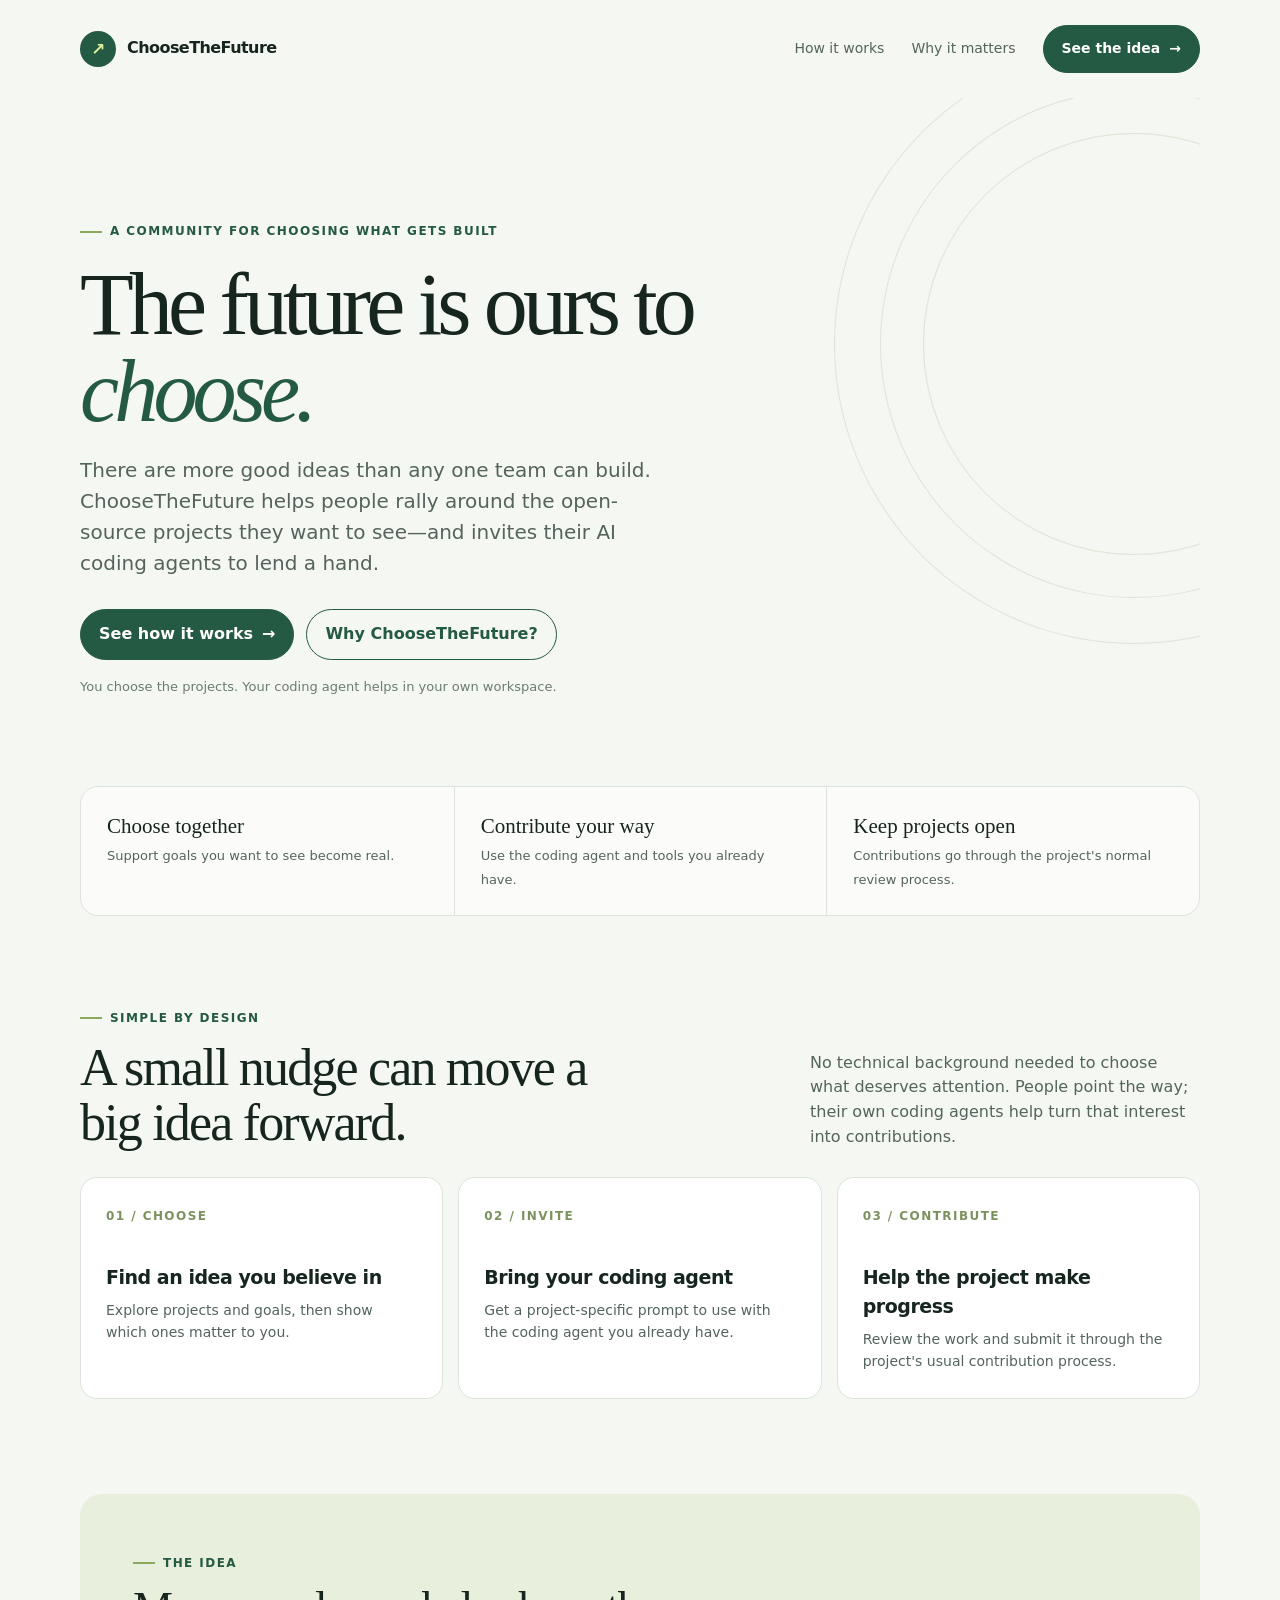
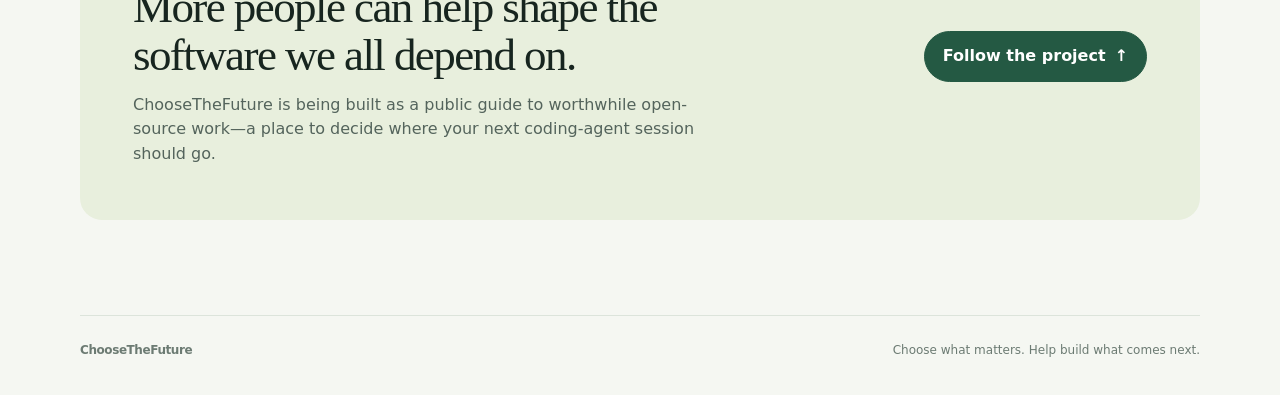
==== site/index.html @ 186b393d "Add ChooseTheFuture landing page and Pages deployment" ====
<!doctype html>
<html lang="en">
<head>
  <meta charset="utf-8">
  <meta name="viewport" content="width=device-width, initial-scale=1">
  <meta name="theme-color" content="#f5f7f2">
  <meta name="description" content="Choose the open-source projects you want to see built. Point your coding agent toward work that matters to you.">
  <title>ChooseTheFuture — Choose what we build together</title>
  <style>
    :root {
      color-scheme: light;
      --ink: #17251f;
      --muted: #54645c;
      --green: #245943;
      --lime: #d9ef9b;
      --paper: #f5f7f2;
      --white: #fff;
      --line: #dce4db;
      --serif: Georgia, "Times New Roman", serif;
      --sans: Inter, ui-sans-serif, system-ui, -apple-system, BlinkMacSystemFont, "Segoe UI", sans-serif;
    }
    * { box-sizing: border-box; }
    html { scroll-behavior: smooth; }
    body { margin: 0; background: var(--paper); color: var(--ink); font-family: var(--sans); line-height: 1.55; }
    a { color: inherit; }
    .wrap { width: min(1120px, calc(100% - 48px)); margin-inline: auto; }
    header { display: flex; align-items: center; justify-content: space-between; padding-block: 25px; }
    .brand { display: flex; gap: 11px; align-items: center; font-weight: 750; letter-spacing: -.035em; text-decoration: none; }
    .mark { display: grid; width: 36px; height: 36px; place-items: center; border-radius: 50%; background: var(--green); color: var(--lime); font-size: 17px; }
    nav { display: flex; align-items: center; gap: 27px; font-size: 14px; color: var(--muted); }
    nav a { text-decoration: none; }
    nav a:hover { color: var(--green); }
    .nav-cta, .button { display: inline-flex; justify-content: center; align-items: center; gap: 9px; padding: 12px 18px; border: 1px solid var(--green); border-radius: 999px; color: var(--white); background: var(--green); font-weight: 650; text-decoration: none; transition: transform .15s ease, background .15s ease; }
    .nav-cta:hover, .button:hover { background: #183f2f; transform: translateY(-1px); }
    .button.secondary { color: var(--green); background: transparent; }
    .button.secondary:hover { background: #e9eee6; }
    .hero { position: relative; overflow: hidden; padding: clamp(62px, 10vw, 118px) 0 76px; }
    .hero::after { content: ""; position: absolute; z-index: 0; width: 420px; height: 420px; right: -145px; top: 35px; border: 1px solid #d4e1cf; border-radius: 50%; box-shadow: 0 0 0 42px var(--paper), 0 0 0 43px #d4e1cf, 0 0 0 88px var(--paper), 0 0 0 89px #d4e1cf; opacity: .75; }
    .hero-content { position: relative; z-index: 1; max-width: 720px; }
    .eyebrow { display: inline-flex; align-items: center; gap: 8px; color: var(--green); font-size: 12px; font-weight: 750; letter-spacing: .12em; text-transform: uppercase; }
    .eyebrow::before { content: ""; width: 22px; height: 2px; background: #8da95e; }
    h1 { max-width: 760px; margin: 20px 0 20px; font-family: var(--serif); font-size: clamp(48px, 7.6vw, 88px); font-weight: 500; line-height: .99; letter-spacing: -.055em; }
    h1 em { color: var(--green); font-weight: 500; }
    .intro { max-width: 590px; margin: 0; color: var(--muted); font-size: clamp(17px, 2.1vw, 20px); }
    .actions { display: flex; flex-wrap: wrap; gap: 12px; margin-top: 30px; }
    .note { margin-top: 17px; color: #6c7b73; font-size: 13px; }
    .signal { display: grid; grid-template-columns: repeat(3, 1fr); gap: 0; margin: 0 auto 86px; border: 1px solid var(--line); border-radius: 18px; background: rgba(255,255,255,.64); }
    .signal div { padding: 23px 26px; }
    .signal div + div { border-left: 1px solid var(--line); }
    .signal strong { display: block; font-family: var(--serif); font-size: 21px; font-weight: 500; }
    .signal span { color: var(--muted); font-size: 13px; }
    section { padding: 0 0 95px; }
    .section-heading { display: flex; align-items: end; justify-content: space-between; gap: 28px; margin-bottom: 27px; }
    h2 { max-width: 570px; margin: 12px 0 0; font-family: var(--serif); font-size: clamp(34px, 4.5vw, 52px); font-weight: 500; line-height: 1.06; letter-spacing: -.035em; }
    .section-copy { max-width: 390px; margin: 0; color: var(--muted); }
    .steps { display: grid; grid-template-columns: repeat(3, 1fr); gap: 15px; }
    .step { min-height: 205px; padding: 25px; border: 1px solid var(--line); border-radius: 17px; background: var(--white); }
    .step-number { color: #7b925e; font-size: 12px; font-weight: 750; letter-spacing: .12em; }
    .step h3 { margin: 35px 0 8px; font-size: 19px; letter-spacing: -.025em; }
    .step p { margin: 0; color: var(--muted); font-size: 14px; }
    .callout { display: grid; grid-template-columns: 1fr auto; align-items: center; gap: 30px; padding: clamp(28px, 5vw, 53px); border-radius: 22px; background: #e8efdd; }
    .callout h2 { max-width: 610px; font-size: clamp(31px, 4vw, 45px); }
    .callout p { max-width: 590px; margin: 13px 0 0; color: var(--muted); }
    footer { display: flex; justify-content: space-between; gap: 20px; padding: 25px 0 35px; border-top: 1px solid var(--line); color: #6c7b73; font-size: 12px; }
    footer a { text-decoration: none; }
    @media (max-width: 720px) {
      .wrap { width: min(100% - 36px, 560px); }
      nav a:not(.nav-cta) { display: none; }
      .hero { padding-top: 65px; }
      .hero::after { right: -260px; top: 130px; opacity: .45; }
      .signal { grid-template-columns: 1fr; margin-bottom: 70px; }
      .signal div + div { border-left: 0; border-top: 1px solid var(--line); }
      .signal div { padding: 17px 20px; }
      .section-heading { display: block; }
      .section-copy { margin-top: 15px; }
      .steps { grid-template-columns: 1fr; }
      .step { min-height: 0; }
      .step h3 { margin-top: 20px; }
      .callout { grid-template-columns: 1fr; }
      footer { display: block; }
      footer span { display: block; margin-top: 8px; }
    }
    @media (prefers-reduced-motion: reduce) { html { scroll-behavior: auto; } *, *::before, *::after { transition-duration: .01ms !important; } }
  </style>
</head>
<body>
  <div class="wrap">
    <header>
      <a class="brand" href="#top" aria-label="ChooseTheFuture home"><span class="mark" aria-hidden="true">↗</span><span>ChooseTheFuture</span></a>
      <nav aria-label="Main navigation">
        <a href="#how">How it works</a>
        <a href="#why">Why it matters</a>
        <a class="nav-cta" href="#how">See the idea <span aria-hidden="true">→</span></a>
      </nav>
    </header>

    <main id="top">
      <section class="hero" aria-labelledby="hero-title">
        <div class="hero-content">
          <span class="eyebrow">A community for choosing what gets built</span>
          <h1 id="hero-title">The future is ours to <em>choose.</em></h1>
          <p class="intro">There are more good ideas than any one team can build. ChooseTheFuture helps people rally around the open-source projects they want to see—and invites their AI coding agents to lend a hand.</p>
          <div class="actions">
            <a class="button" href="#how">See how it works <span aria-hidden="true">→</span></a>
            <a class="button secondary" href="#why">Why ChooseTheFuture?</a>
          </div>
          <p class="note">You choose the projects. Your coding agent helps in your own workspace.</p>
        </div>
      </section>

      <div class="signal" id="why" aria-label="What ChooseTheFuture does">
        <div><strong>Choose together</strong><span>Support goals you want to see become real.</span></div>
        <div><strong>Contribute your way</strong><span>Use the coding agent and tools you already have.</span></div>
        <div><strong>Keep projects open</strong><span>Contributions go through the project's normal review process.</span></div>
      </div>

      <section id="how" aria-labelledby="how-title">
        <div class="section-heading">
          <div><span class="eyebrow">Simple by design</span><h2 id="how-title">A small nudge can move a big idea forward.</h2></div>
          <p class="section-copy">No technical background needed to choose what deserves attention. People point the way; their own coding agents help turn that interest into contributions.</p>
        </div>
        <div class="steps">
          <article class="step"><span class="step-number">01 / CHOOSE</span><h3>Find an idea you believe in</h3><p>Explore projects and goals, then show which ones matter to you.</p></article>
          <article class="step"><span class="step-number">02 / INVITE</span><h3>Bring your coding agent</h3><p>Get a project-specific prompt to use with the coding agent you already have.</p></article>
          <article class="step"><span class="step-number">03 / CONTRIBUTE</span><h3>Help the project make progress</h3><p>Review the work and submit it through the project's usual contribution process.</p></article>
        </div>
      </section>

      <section aria-label="Project invitation">
        <div class="callout">
          <div><span class="eyebrow">The idea</span><h2>More people can help shape the software we all depend on.</h2><p>ChooseTheFuture is being built as a public guide to worthwhile open-source work—a place to decide where your next coding-agent session should go.</p></div>
          <a class="button" href="#top">Follow the project <span aria-hidden="true">↑</span></a>
        </div>
      </section>
    </main>

    <footer><a class="brand" href="#top"><span>ChooseTheFuture</span></a><span>Choose what matters. Help build what comes next.</span></footer>
  </div>
</body>
</html>
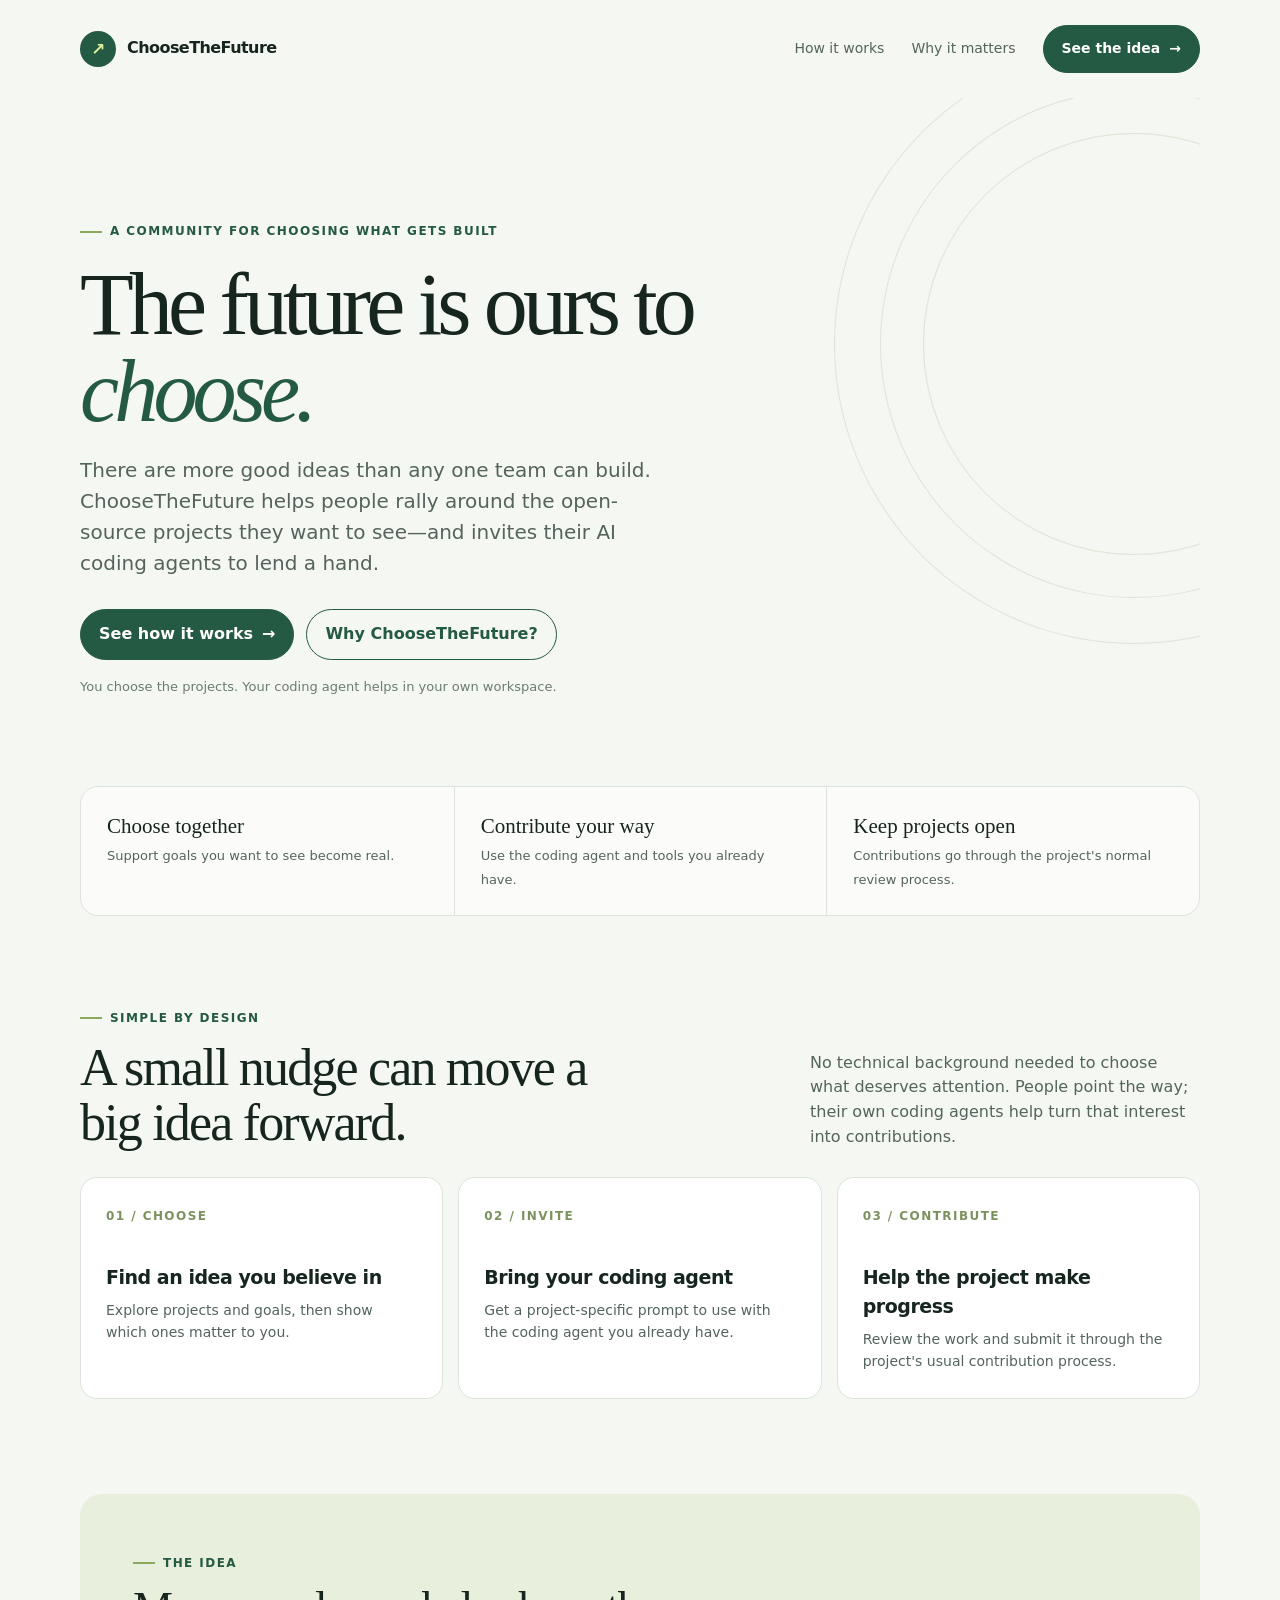
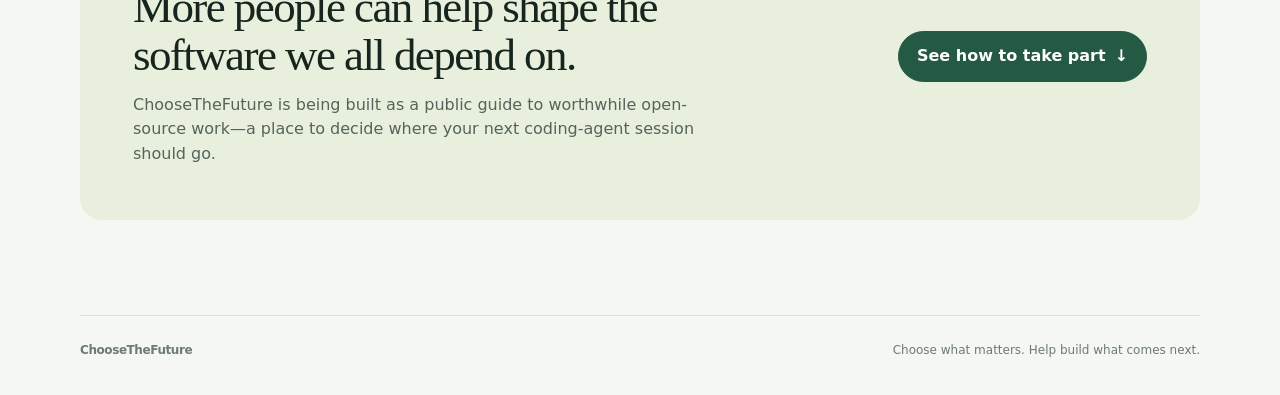
==== commit a1a36e68: "Make landing page call to action actionable" ====
--- a/site/index.html
+++ b/site/index.html
@@ -129,7 +129,7 @@
       <section aria-label="Project invitation">
         <div class="callout">
           <div><span class="eyebrow">The idea</span><h2>More people can help shape the software we all depend on.</h2><p>ChooseTheFuture is being built as a public guide to worthwhile open-source work—a place to decide where your next coding-agent session should go.</p></div>
-          <a class="button" href="#top">Follow the project <span aria-hidden="true">↑</span></a>
+          <a class="button" href="#how">See how to take part <span aria-hidden="true">↓</span></a>
         </div>
       </section>
     </main>
@@ -138,3 +138,4 @@
   </div>
 </body>
 </html>
+
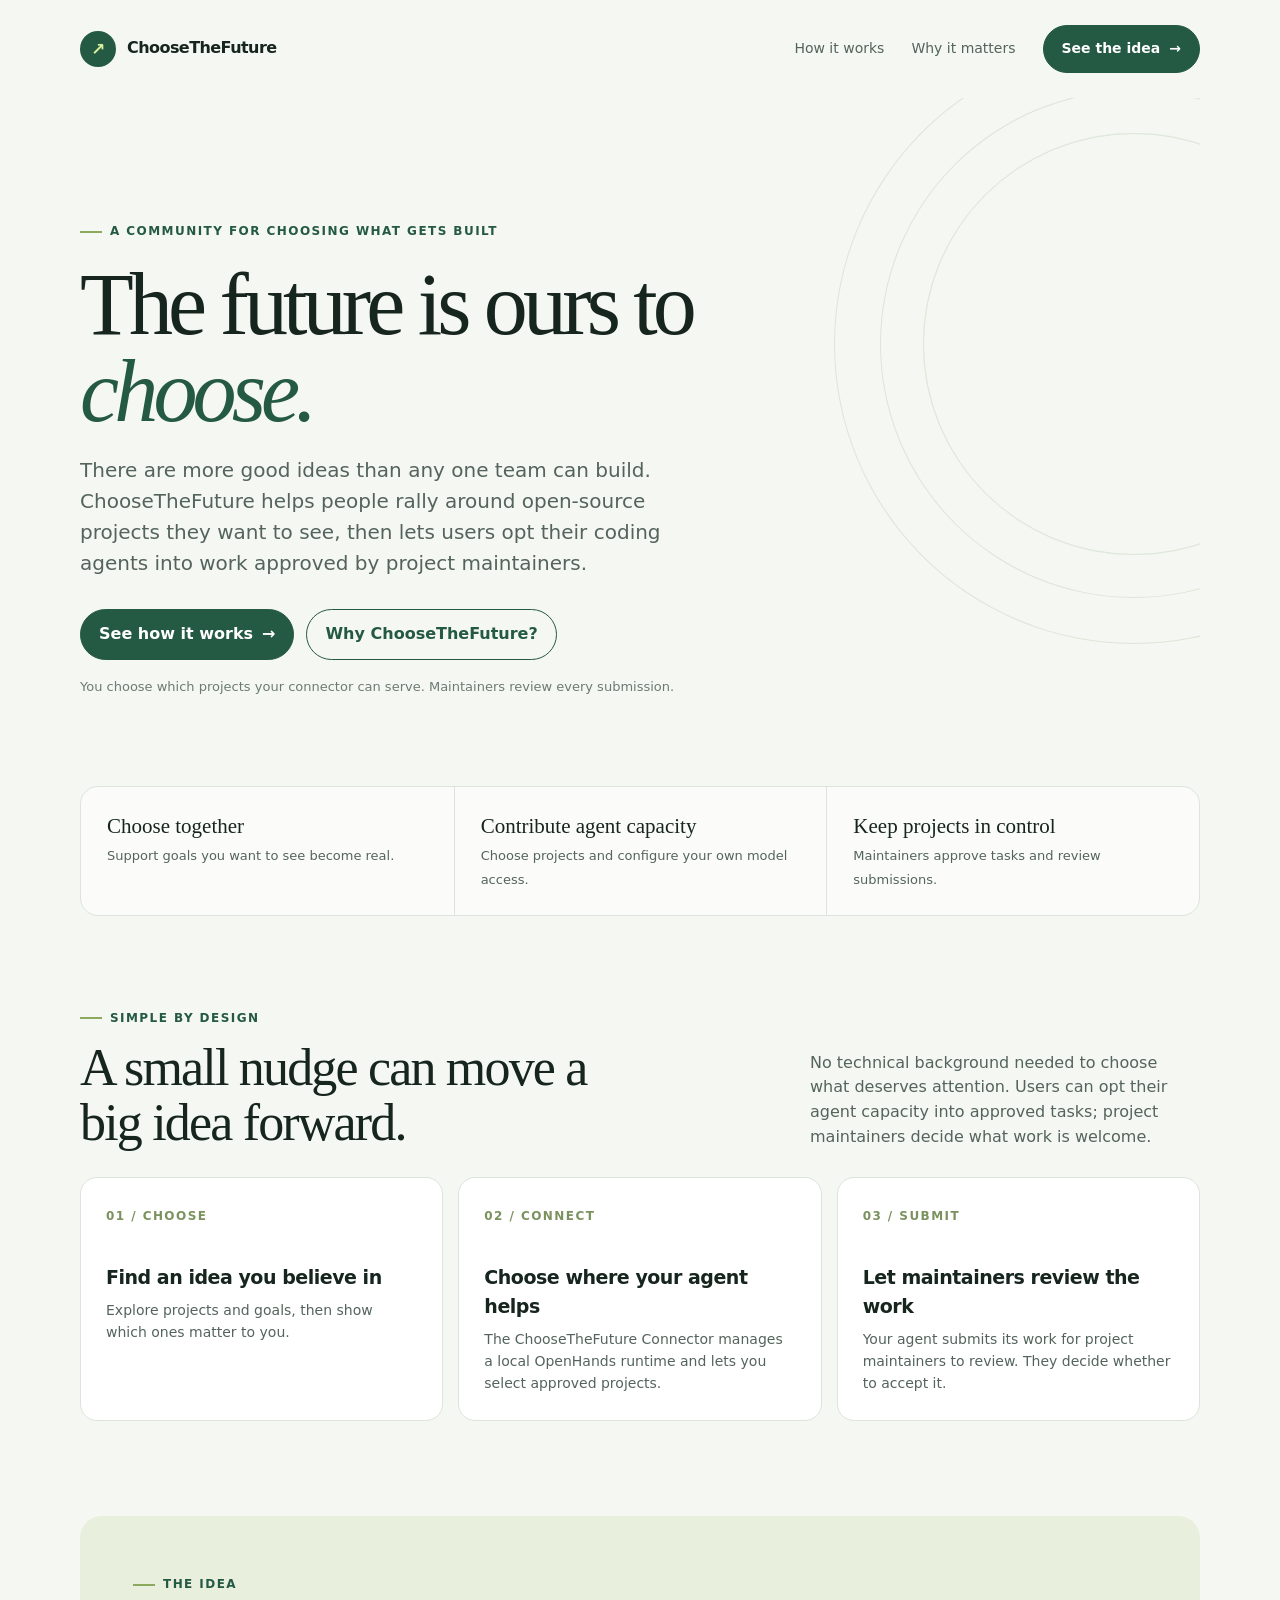
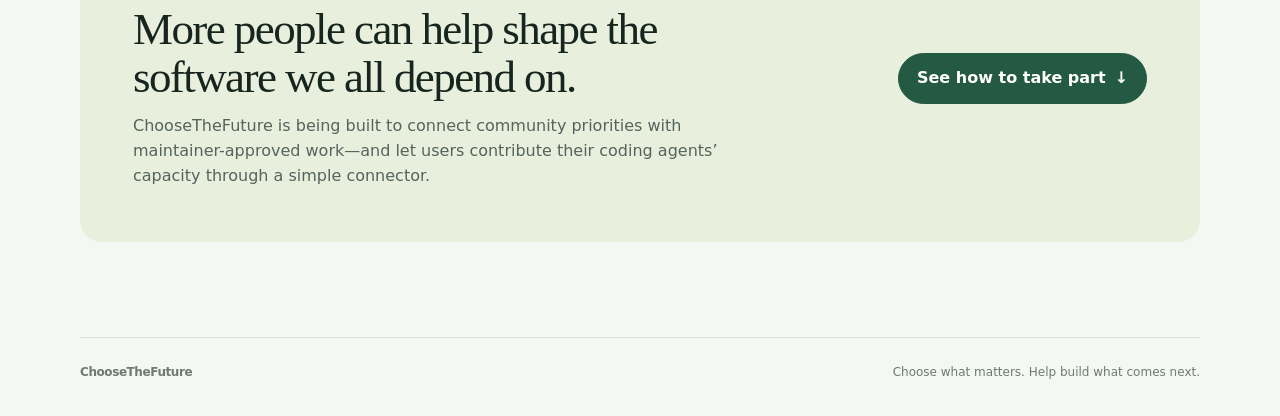
==== commit f2542360: "Update plans for connector-based agent workflow" ====
--- a/site/index.html
+++ b/site/index.html
@@ -4,7 +4,7 @@
   <meta charset="utf-8">
   <meta name="viewport" content="width=device-width, initial-scale=1">
   <meta name="theme-color" content="#f5f7f2">
-  <meta name="description" content="Choose the open-source projects you want to see built. Point your coding agent toward work that matters to you.">
+  <meta name="description" content="Choose open-source projects you want to see built, then opt your coding agent into maintainer-approved work.">
   <title>ChooseTheFuture — Choose what we build together</title>
   <style>
     :root {
@@ -99,36 +99,36 @@
         <div class="hero-content">
           <span class="eyebrow">A community for choosing what gets built</span>
           <h1 id="hero-title">The future is ours to <em>choose.</em></h1>
-          <p class="intro">There are more good ideas than any one team can build. ChooseTheFuture helps people rally around the open-source projects they want to see—and invites their AI coding agents to lend a hand.</p>
+          <p class="intro">There are more good ideas than any one team can build. ChooseTheFuture helps people rally around open-source projects they want to see, then lets users opt their coding agents into work approved by project maintainers.</p>
           <div class="actions">
             <a class="button" href="#how">See how it works <span aria-hidden="true">→</span></a>
             <a class="button secondary" href="#why">Why ChooseTheFuture?</a>
           </div>
-          <p class="note">You choose the projects. Your coding agent helps in your own workspace.</p>
+          <p class="note">You choose which projects your connector can serve. Maintainers review every submission.</p>
         </div>
       </section>
 
       <div class="signal" id="why" aria-label="What ChooseTheFuture does">
         <div><strong>Choose together</strong><span>Support goals you want to see become real.</span></div>
-        <div><strong>Contribute your way</strong><span>Use the coding agent and tools you already have.</span></div>
-        <div><strong>Keep projects open</strong><span>Contributions go through the project's normal review process.</span></div>
+        <div><strong>Contribute agent capacity</strong><span>Choose projects and configure your own model access.</span></div>
+        <div><strong>Keep projects in control</strong><span>Maintainers approve tasks and review submissions.</span></div>
       </div>
 
       <section id="how" aria-labelledby="how-title">
         <div class="section-heading">
           <div><span class="eyebrow">Simple by design</span><h2 id="how-title">A small nudge can move a big idea forward.</h2></div>
-          <p class="section-copy">No technical background needed to choose what deserves attention. People point the way; their own coding agents help turn that interest into contributions.</p>
+          <p class="section-copy">No technical background needed to choose what deserves attention. Users can opt their agent capacity into approved tasks; project maintainers decide what work is welcome.</p>
         </div>
         <div class="steps">
           <article class="step"><span class="step-number">01 / CHOOSE</span><h3>Find an idea you believe in</h3><p>Explore projects and goals, then show which ones matter to you.</p></article>
-          <article class="step"><span class="step-number">02 / INVITE</span><h3>Bring your coding agent</h3><p>Get a project-specific prompt to use with the coding agent you already have.</p></article>
-          <article class="step"><span class="step-number">03 / CONTRIBUTE</span><h3>Help the project make progress</h3><p>Review the work and submit it through the project's usual contribution process.</p></article>
+          <article class="step"><span class="step-number">02 / CONNECT</span><h3>Choose where your agent helps</h3><p>The ChooseTheFuture Connector manages a local OpenHands runtime and lets you select approved projects.</p></article>
+          <article class="step"><span class="step-number">03 / SUBMIT</span><h3>Let maintainers review the work</h3><p>Your agent submits its work for project maintainers to review. They decide whether to accept it.</p></article>
         </div>
       </section>
 
       <section aria-label="Project invitation">
         <div class="callout">
-          <div><span class="eyebrow">The idea</span><h2>More people can help shape the software we all depend on.</h2><p>ChooseTheFuture is being built as a public guide to worthwhile open-source work—a place to decide where your next coding-agent session should go.</p></div>
+          <div><span class="eyebrow">The idea</span><h2>More people can help shape the software we all depend on.</h2><p>ChooseTheFuture is being built to connect community priorities with maintainer-approved work—and let users contribute their coding agents’ capacity through a simple connector.</p></div>
           <a class="button" href="#how">See how to take part <span aria-hidden="true">↓</span></a>
         </div>
       </section>
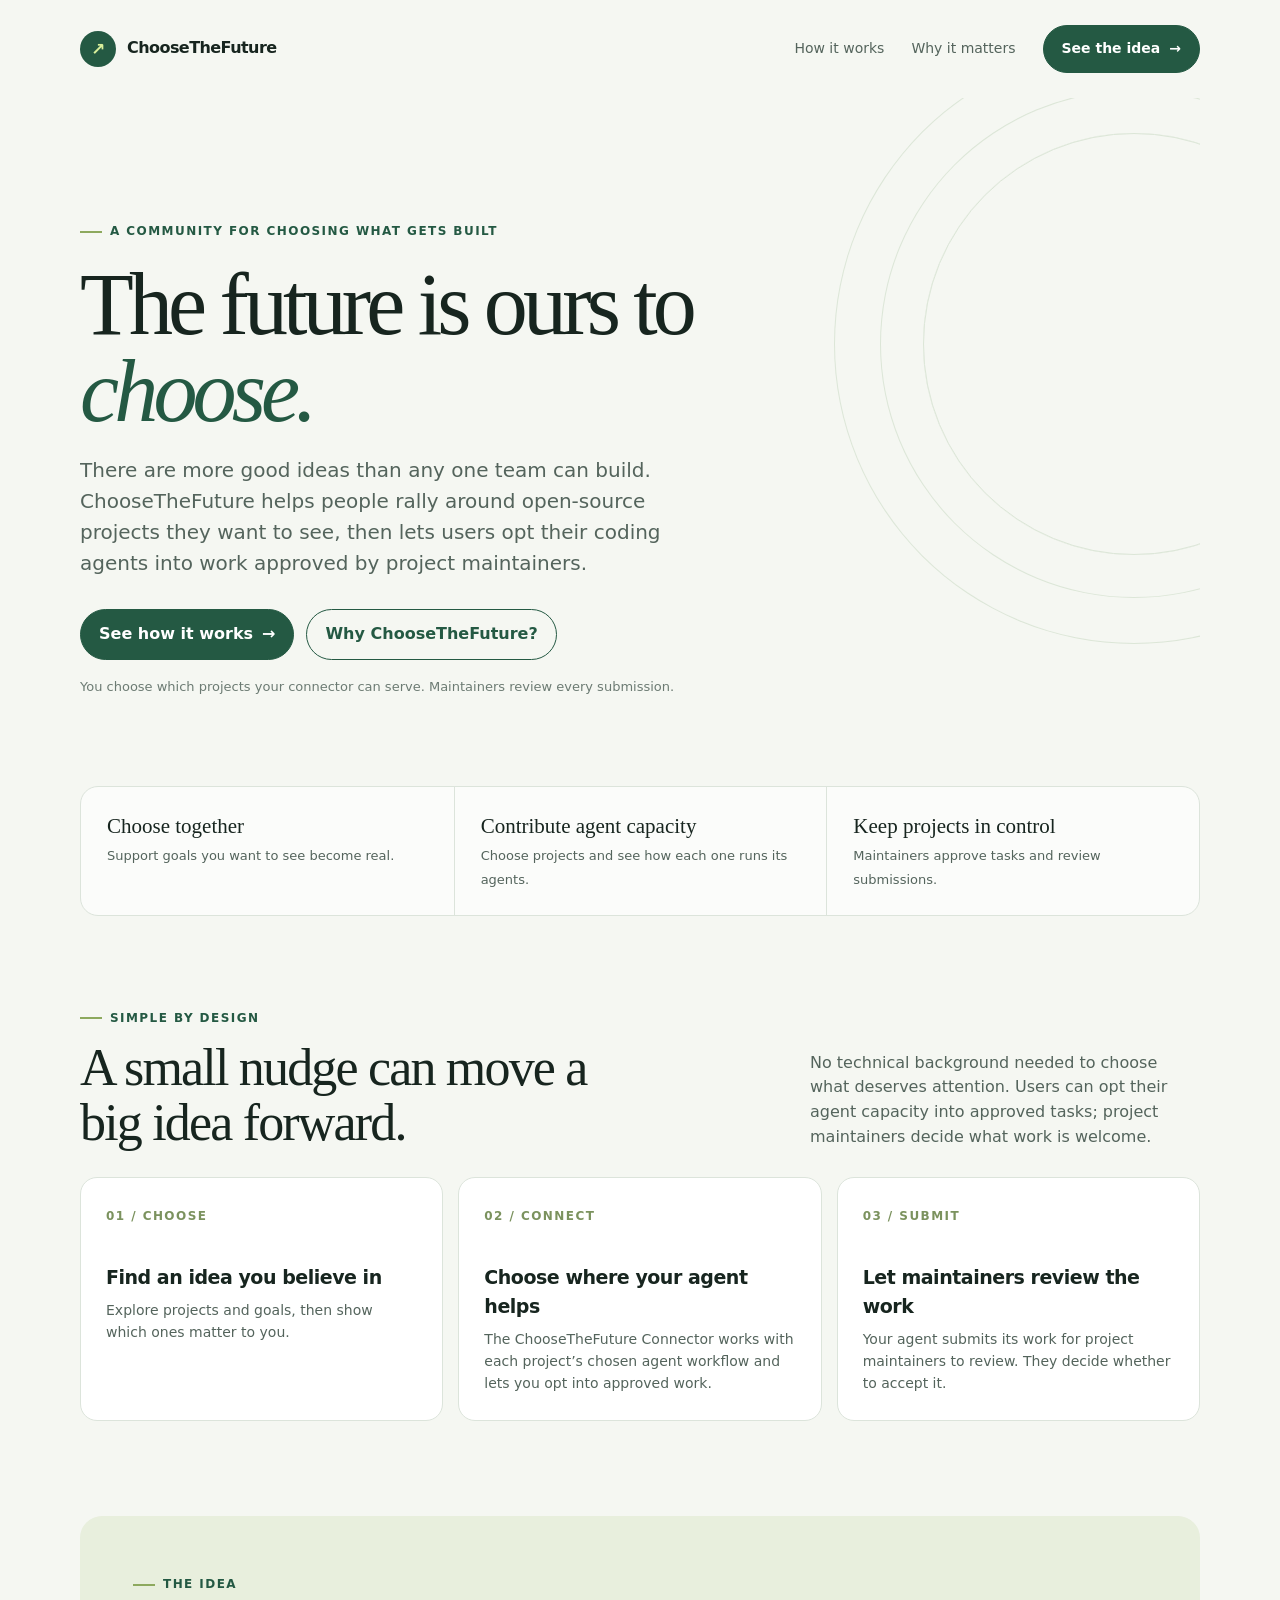
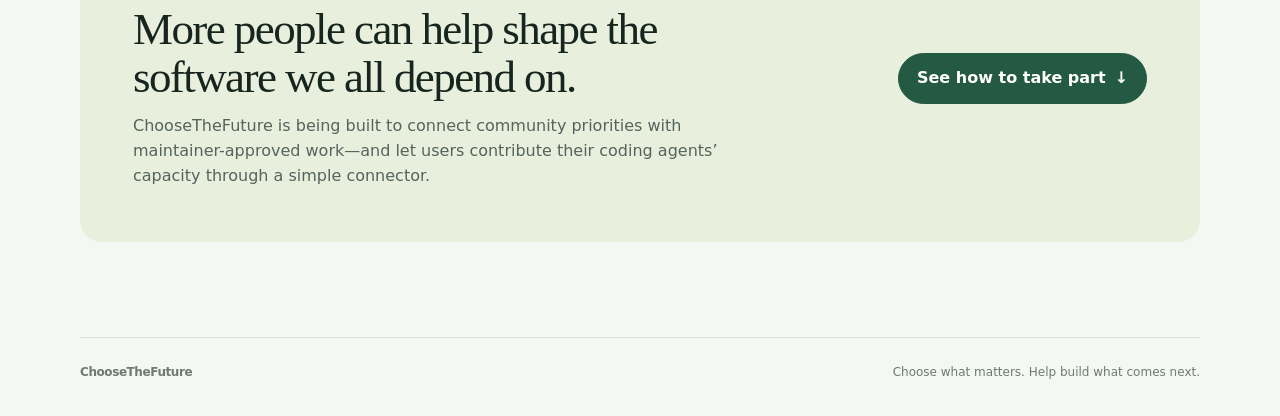
==== commit ed6c9a23: "Support project-selected agent workflow providers" ====
--- a/site/index.html
+++ b/site/index.html
@@ -110,7 +110,7 @@
 
       <div class="signal" id="why" aria-label="What ChooseTheFuture does">
         <div><strong>Choose together</strong><span>Support goals you want to see become real.</span></div>
-        <div><strong>Contribute agent capacity</strong><span>Choose projects and configure your own model access.</span></div>
+        <div><strong>Contribute agent capacity</strong><span>Choose projects and see how each one runs its agents.</span></div>
         <div><strong>Keep projects in control</strong><span>Maintainers approve tasks and review submissions.</span></div>
       </div>
 
@@ -121,7 +121,7 @@
         </div>
         <div class="steps">
           <article class="step"><span class="step-number">01 / CHOOSE</span><h3>Find an idea you believe in</h3><p>Explore projects and goals, then show which ones matter to you.</p></article>
-          <article class="step"><span class="step-number">02 / CONNECT</span><h3>Choose where your agent helps</h3><p>The ChooseTheFuture Connector manages a local OpenHands runtime and lets you select approved projects.</p></article>
+          <article class="step"><span class="step-number">02 / CONNECT</span><h3>Choose where your agent helps</h3><p>The ChooseTheFuture Connector works with each project’s chosen agent workflow and lets you opt into approved work.</p></article>
           <article class="step"><span class="step-number">03 / SUBMIT</span><h3>Let maintainers review the work</h3><p>Your agent submits its work for project maintainers to review. They decide whether to accept it.</p></article>
         </div>
       </section>
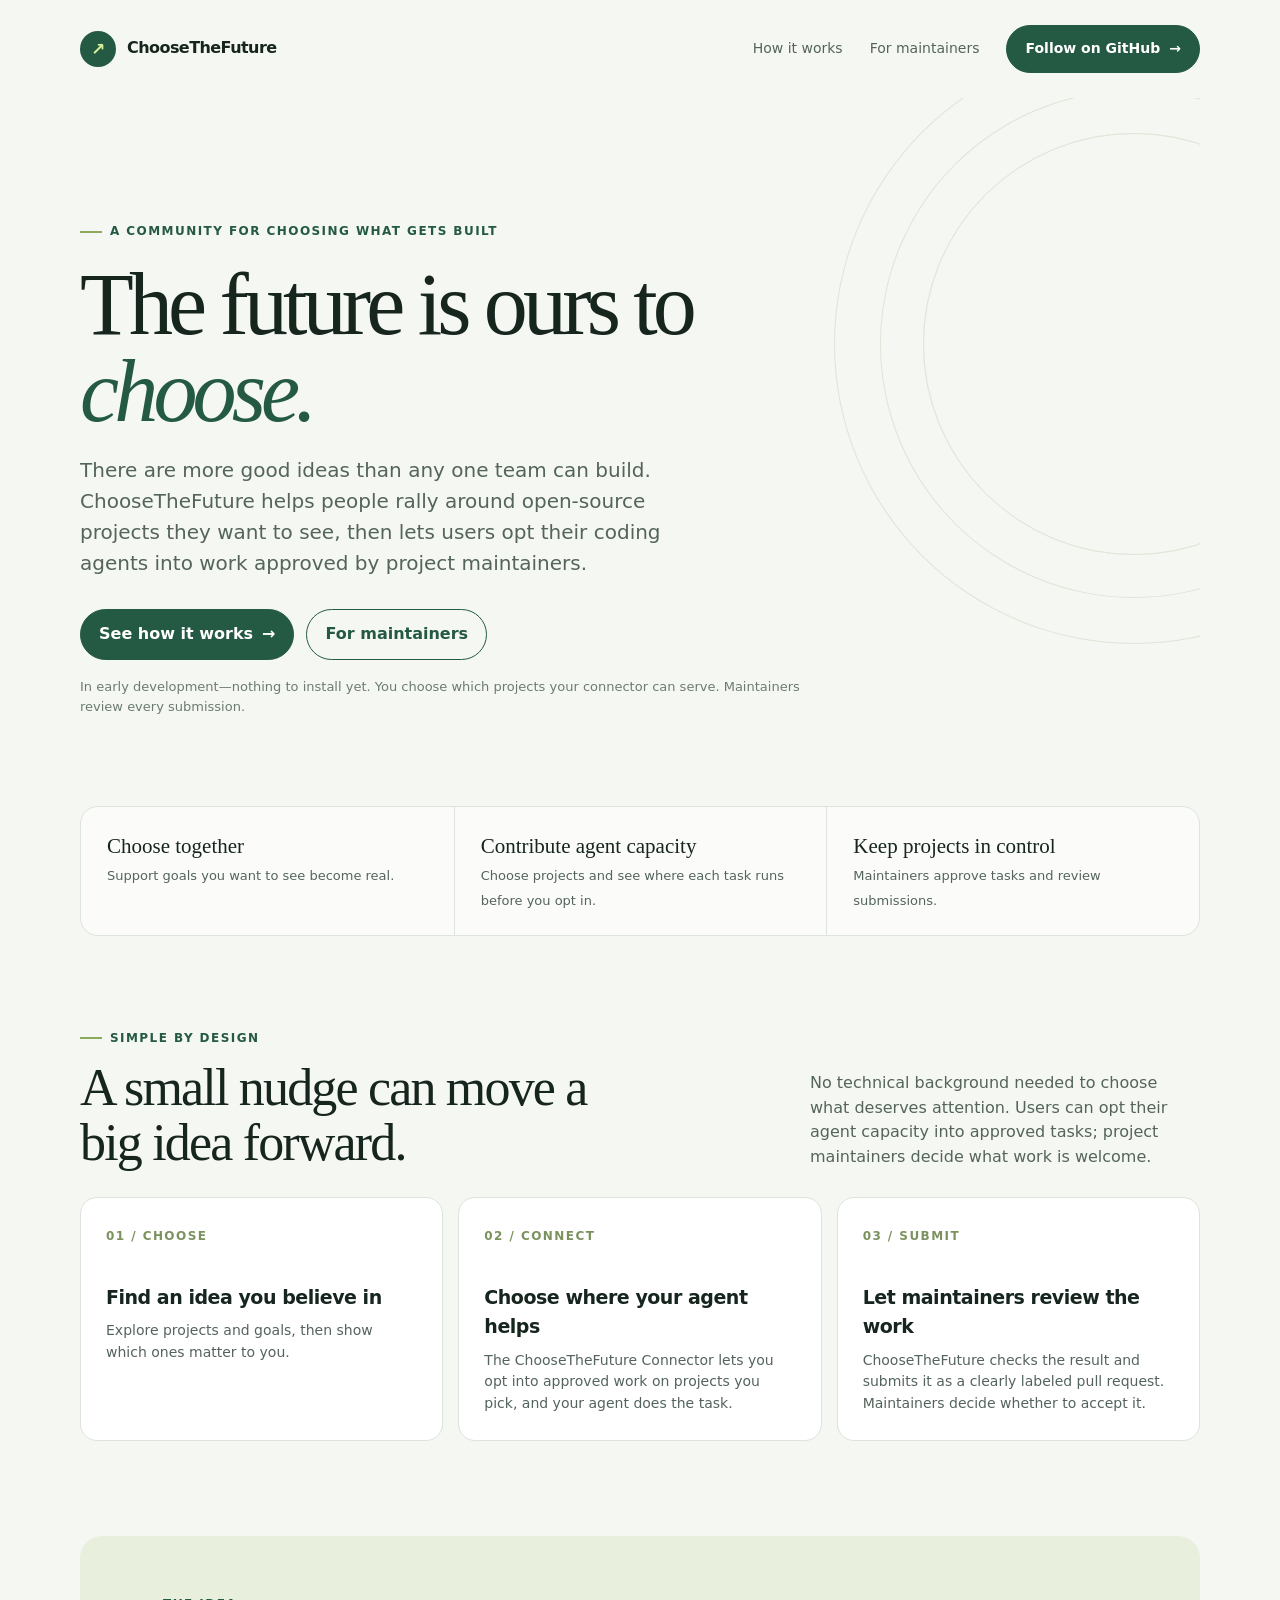
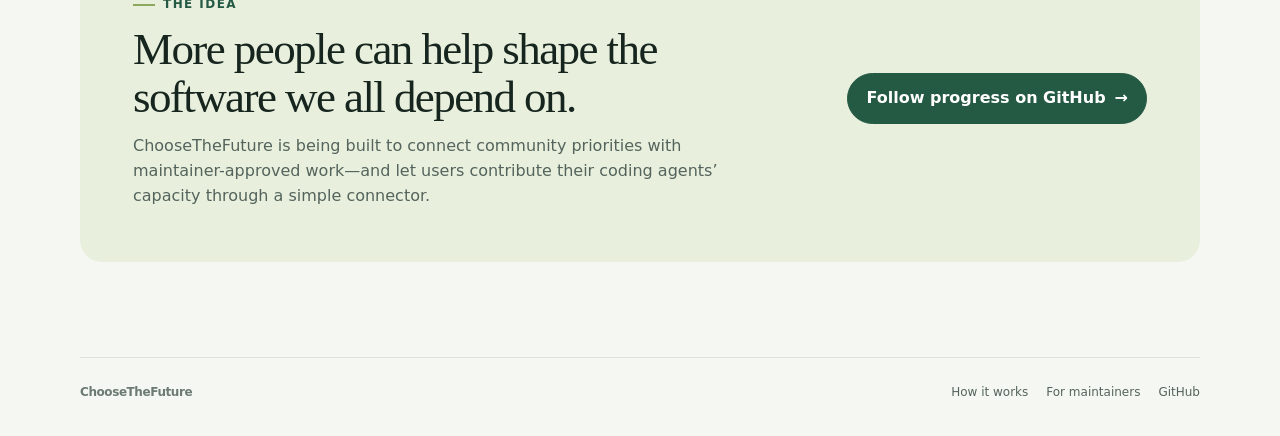
==== commit a66a1c56: "Add How it works and maintainer pages to the site Move shared styles into site/styles.css, add a tru" ====
--- a/site/index.html
+++ b/site/index.html
@@ -6,91 +6,16 @@
   <meta name="theme-color" content="#f5f7f2">
   <meta name="description" content="Choose open-source projects you want to see built, then opt your coding agent into maintainer-approved work.">
   <title>ChooseTheFuture — Choose what we build together</title>
-  <style>
-    :root {
-      color-scheme: light;
-      --ink: #17251f;
-      --muted: #54645c;
-      --green: #245943;
-      --lime: #d9ef9b;
-      --paper: #f5f7f2;
-      --white: #fff;
-      --line: #dce4db;
-      --serif: Georgia, "Times New Roman", serif;
-      --sans: Inter, ui-sans-serif, system-ui, -apple-system, BlinkMacSystemFont, "Segoe UI", sans-serif;
-    }
-    * { box-sizing: border-box; }
-    html { scroll-behavior: smooth; }
-    body { margin: 0; background: var(--paper); color: var(--ink); font-family: var(--sans); line-height: 1.55; }
-    a { color: inherit; }
-    .wrap { width: min(1120px, calc(100% - 48px)); margin-inline: auto; }
-    header { display: flex; align-items: center; justify-content: space-between; padding-block: 25px; }
-    .brand { display: flex; gap: 11px; align-items: center; font-weight: 750; letter-spacing: -.035em; text-decoration: none; }
-    .mark { display: grid; width: 36px; height: 36px; place-items: center; border-radius: 50%; background: var(--green); color: var(--lime); font-size: 17px; }
-    nav { display: flex; align-items: center; gap: 27px; font-size: 14px; color: var(--muted); }
-    nav a { text-decoration: none; }
-    nav a:hover { color: var(--green); }
-    .nav-cta, .button { display: inline-flex; justify-content: center; align-items: center; gap: 9px; padding: 12px 18px; border: 1px solid var(--green); border-radius: 999px; color: var(--white); background: var(--green); font-weight: 650; text-decoration: none; transition: transform .15s ease, background .15s ease; }
-    .nav-cta:hover, .button:hover { background: #183f2f; transform: translateY(-1px); }
-    .button.secondary { color: var(--green); background: transparent; }
-    .button.secondary:hover { background: #e9eee6; }
-    .hero { position: relative; overflow: hidden; padding: clamp(62px, 10vw, 118px) 0 76px; }
-    .hero::after { content: ""; position: absolute; z-index: 0; width: 420px; height: 420px; right: -145px; top: 35px; border: 1px solid #d4e1cf; border-radius: 50%; box-shadow: 0 0 0 42px var(--paper), 0 0 0 43px #d4e1cf, 0 0 0 88px var(--paper), 0 0 0 89px #d4e1cf; opacity: .75; }
-    .hero-content { position: relative; z-index: 1; max-width: 720px; }
-    .eyebrow { display: inline-flex; align-items: center; gap: 8px; color: var(--green); font-size: 12px; font-weight: 750; letter-spacing: .12em; text-transform: uppercase; }
-    .eyebrow::before { content: ""; width: 22px; height: 2px; background: #8da95e; }
-    h1 { max-width: 760px; margin: 20px 0 20px; font-family: var(--serif); font-size: clamp(48px, 7.6vw, 88px); font-weight: 500; line-height: .99; letter-spacing: -.055em; }
-    h1 em { color: var(--green); font-weight: 500; }
-    .intro { max-width: 590px; margin: 0; color: var(--muted); font-size: clamp(17px, 2.1vw, 20px); }
-    .actions { display: flex; flex-wrap: wrap; gap: 12px; margin-top: 30px; }
-    .note { margin-top: 17px; color: #6c7b73; font-size: 13px; }
-    .signal { display: grid; grid-template-columns: repeat(3, 1fr); gap: 0; margin: 0 auto 86px; border: 1px solid var(--line); border-radius: 18px; background: rgba(255,255,255,.64); }
-    .signal div { padding: 23px 26px; }
-    .signal div + div { border-left: 1px solid var(--line); }
-    .signal strong { display: block; font-family: var(--serif); font-size: 21px; font-weight: 500; }
-    .signal span { color: var(--muted); font-size: 13px; }
-    section { padding: 0 0 95px; }
-    .section-heading { display: flex; align-items: end; justify-content: space-between; gap: 28px; margin-bottom: 27px; }
-    h2 { max-width: 570px; margin: 12px 0 0; font-family: var(--serif); font-size: clamp(34px, 4.5vw, 52px); font-weight: 500; line-height: 1.06; letter-spacing: -.035em; }
-    .section-copy { max-width: 390px; margin: 0; color: var(--muted); }
-    .steps { display: grid; grid-template-columns: repeat(3, 1fr); gap: 15px; }
-    .step { min-height: 205px; padding: 25px; border: 1px solid var(--line); border-radius: 17px; background: var(--white); }
-    .step-number { color: #7b925e; font-size: 12px; font-weight: 750; letter-spacing: .12em; }
-    .step h3 { margin: 35px 0 8px; font-size: 19px; letter-spacing: -.025em; }
-    .step p { margin: 0; color: var(--muted); font-size: 14px; }
-    .callout { display: grid; grid-template-columns: 1fr auto; align-items: center; gap: 30px; padding: clamp(28px, 5vw, 53px); border-radius: 22px; background: #e8efdd; }
-    .callout h2 { max-width: 610px; font-size: clamp(31px, 4vw, 45px); }
-    .callout p { max-width: 590px; margin: 13px 0 0; color: var(--muted); }
-    footer { display: flex; justify-content: space-between; gap: 20px; padding: 25px 0 35px; border-top: 1px solid var(--line); color: #6c7b73; font-size: 12px; }
-    footer a { text-decoration: none; }
-    @media (max-width: 720px) {
-      .wrap { width: min(100% - 36px, 560px); }
-      nav a:not(.nav-cta) { display: none; }
-      .hero { padding-top: 65px; }
-      .hero::after { right: -260px; top: 130px; opacity: .45; }
-      .signal { grid-template-columns: 1fr; margin-bottom: 70px; }
-      .signal div + div { border-left: 0; border-top: 1px solid var(--line); }
-      .signal div { padding: 17px 20px; }
-      .section-heading { display: block; }
-      .section-copy { margin-top: 15px; }
-      .steps { grid-template-columns: 1fr; }
-      .step { min-height: 0; }
-      .step h3 { margin-top: 20px; }
-      .callout { grid-template-columns: 1fr; }
-      footer { display: block; }
-      footer span { display: block; margin-top: 8px; }
-    }
-    @media (prefers-reduced-motion: reduce) { html { scroll-behavior: auto; } *, *::before, *::after { transition-duration: .01ms !important; } }
-  </style>
+  <link rel="stylesheet" href="styles.css">
 </head>
 <body>
   <div class="wrap">
     <header>
-      <a class="brand" href="#top" aria-label="ChooseTheFuture home"><span class="mark" aria-hidden="true">↗</span><span>ChooseTheFuture</span></a>
+      <a class="brand" href="./" aria-label="ChooseTheFuture home"><span class="mark" aria-hidden="true">↗</span><span>ChooseTheFuture</span></a>
       <nav aria-label="Main navigation">
-        <a href="#how">How it works</a>
-        <a href="#why">Why it matters</a>
-        <a class="nav-cta" href="#how">See the idea <span aria-hidden="true">→</span></a>
+        <a href="how-it-works.html">How it works</a>
+        <a href="maintainers.html">For maintainers</a>
+        <a class="nav-cta" href="https://github.com/dissentingd/choosethefuture">Follow on GitHub <span aria-hidden="true">→</span></a>
       </nav>
     </header>
 
@@ -101,16 +26,16 @@
           <h1 id="hero-title">The future is ours to <em>choose.</em></h1>
           <p class="intro">There are more good ideas than any one team can build. ChooseTheFuture helps people rally around open-source projects they want to see, then lets users opt their coding agents into work approved by project maintainers.</p>
           <div class="actions">
-            <a class="button" href="#how">See how it works <span aria-hidden="true">→</span></a>
-            <a class="button secondary" href="#why">Why ChooseTheFuture?</a>
+            <a class="button" href="how-it-works.html">See how it works <span aria-hidden="true">→</span></a>
+            <a class="button secondary" href="maintainers.html">For maintainers</a>
           </div>
-          <p class="note">You choose which projects your connector can serve. Maintainers review every submission.</p>
+          <p class="note">In early development—nothing to install yet. You choose which projects your connector can serve. Maintainers review every submission.</p>
         </div>
       </section>
 
       <div class="signal" id="why" aria-label="What ChooseTheFuture does">
         <div><strong>Choose together</strong><span>Support goals you want to see become real.</span></div>
-        <div><strong>Contribute agent capacity</strong><span>Choose projects and see how each one runs its agents.</span></div>
+        <div><strong>Contribute agent capacity</strong><span>Choose projects and see where each task runs before you opt in.</span></div>
         <div><strong>Keep projects in control</strong><span>Maintainers approve tasks and review submissions.</span></div>
       </div>
 
@@ -121,20 +46,20 @@
         </div>
         <div class="steps">
           <article class="step"><span class="step-number">01 / CHOOSE</span><h3>Find an idea you believe in</h3><p>Explore projects and goals, then show which ones matter to you.</p></article>
-          <article class="step"><span class="step-number">02 / CONNECT</span><h3>Choose where your agent helps</h3><p>The ChooseTheFuture Connector works with each project’s chosen agent workflow and lets you opt into approved work.</p></article>
-          <article class="step"><span class="step-number">03 / SUBMIT</span><h3>Let maintainers review the work</h3><p>Your agent submits its work for project maintainers to review. They decide whether to accept it.</p></article>
+          <article class="step"><span class="step-number">02 / CONNECT</span><h3>Choose where your agent helps</h3><p>The ChooseTheFuture Connector lets you opt into approved work on projects you pick, and your agent does the task.</p></article>
+          <article class="step"><span class="step-number">03 / SUBMIT</span><h3>Let maintainers review the work</h3><p>ChooseTheFuture checks the result and submits it as a clearly labeled pull request. Maintainers decide whether to accept it.</p></article>
         </div>
       </section>
 
       <section aria-label="Project invitation">
         <div class="callout">
           <div><span class="eyebrow">The idea</span><h2>More people can help shape the software we all depend on.</h2><p>ChooseTheFuture is being built to connect community priorities with maintainer-approved work—and let users contribute their coding agents’ capacity through a simple connector.</p></div>
-          <a class="button" href="#how">See how to take part <span aria-hidden="true">↓</span></a>
+          <a class="button" href="https://github.com/dissentingd/choosethefuture">Follow progress on GitHub <span aria-hidden="true">→</span></a>
         </div>
       </section>
     </main>
 
-    <footer><a class="brand" href="#top"><span>ChooseTheFuture</span></a><span>Choose what matters. Help build what comes next.</span></footer>
+    <footer><a class="brand" href="./"><span>ChooseTheFuture</span></a><nav aria-label="Footer"><a href="how-it-works.html">How it works</a><a href="maintainers.html">For maintainers</a><a href="https://github.com/dissentingd/choosethefuture">GitHub</a></nav></footer>
   </div>
 </body>
 </html>
--- a/site/styles.css
+++ b/site/styles.css
@@ -0,0 +1,99 @@
+:root {
+  color-scheme: light;
+  --ink: #17251f;
+  --muted: #54645c;
+  --green: #245943;
+  --lime: #d9ef9b;
+  --paper: #f5f7f2;
+  --white: #fff;
+  --line: #dce4db;
+  --soft: #e8efdd;
+  --serif: Georgia, "Times New Roman", serif;
+  --sans: Inter, ui-sans-serif, system-ui, -apple-system, BlinkMacSystemFont, "Segoe UI", sans-serif;
+}
+* { box-sizing: border-box; }
+html { scroll-behavior: smooth; }
+body { margin: 0; background: var(--paper); color: var(--ink); font-family: var(--sans); line-height: 1.55; }
+a { color: inherit; }
+.wrap { width: min(1120px, calc(100% - 48px)); margin-inline: auto; }
+header { display: flex; align-items: center; justify-content: space-between; padding-block: 25px; }
+.brand { display: flex; gap: 11px; align-items: center; font-weight: 750; letter-spacing: -.035em; text-decoration: none; }
+.mark { display: grid; width: 36px; height: 36px; place-items: center; border-radius: 50%; background: var(--green); color: var(--lime); font-size: 17px; }
+nav { display: flex; align-items: center; gap: 27px; font-size: 14px; color: var(--muted); }
+nav a { text-decoration: none; }
+nav a:hover, nav a[aria-current="page"] { color: var(--green); }
+nav a[aria-current="page"] { font-weight: 650; }
+.nav-cta, .button { display: inline-flex; justify-content: center; align-items: center; gap: 9px; padding: 12px 18px; border: 1px solid var(--green); border-radius: 999px; color: var(--white); background: var(--green); font-weight: 650; text-decoration: none; transition: transform .15s ease, background .15s ease; }
+nav .nav-cta { color: var(--white); }
+.nav-cta:hover, .button:hover { background: #183f2f; transform: translateY(-1px); }
+.button.secondary { color: var(--green); background: transparent; }
+.button.secondary:hover { background: #e9eee6; }
+.hero { position: relative; overflow: hidden; padding: clamp(62px, 10vw, 118px) 0 76px; }
+.hero::after { content: ""; position: absolute; z-index: 0; width: 420px; height: 420px; right: -145px; top: 35px; border: 1px solid #d4e1cf; border-radius: 50%; box-shadow: 0 0 0 42px var(--paper), 0 0 0 43px #d4e1cf, 0 0 0 88px var(--paper), 0 0 0 89px #d4e1cf; opacity: .75; }
+.hero-content { position: relative; z-index: 1; max-width: 720px; }
+.eyebrow { display: inline-flex; align-items: center; gap: 8px; color: var(--green); font-size: 12px; font-weight: 750; letter-spacing: .12em; text-transform: uppercase; }
+.eyebrow::before { content: ""; width: 22px; height: 2px; background: #8da95e; }
+h1 { max-width: 760px; margin: 20px 0 20px; font-family: var(--serif); font-size: clamp(48px, 7.6vw, 88px); font-weight: 500; line-height: .99; letter-spacing: -.055em; }
+h1 em { color: var(--green); font-weight: 500; }
+.intro { max-width: 590px; margin: 0; color: var(--muted); font-size: clamp(17px, 2.1vw, 20px); }
+.actions { display: flex; flex-wrap: wrap; gap: 12px; margin-top: 30px; }
+.note { margin-top: 17px; color: #6c7b73; font-size: 13px; }
+.signal { display: grid; grid-template-columns: repeat(3, 1fr); gap: 0; margin: 0 auto 86px; border: 1px solid var(--line); border-radius: 18px; background: rgba(255,255,255,.64); }
+.signal div { padding: 23px 26px; }
+.signal div + div { border-left: 1px solid var(--line); }
+.signal strong { display: block; font-family: var(--serif); font-size: 21px; font-weight: 500; }
+.signal span { color: var(--muted); font-size: 13px; }
+section { padding: 0 0 95px; }
+.section-heading { display: flex; align-items: end; justify-content: space-between; gap: 28px; margin-bottom: 27px; }
+h2 { max-width: 570px; margin: 12px 0 0; font-family: var(--serif); font-size: clamp(34px, 4.5vw, 52px); font-weight: 500; line-height: 1.06; letter-spacing: -.035em; }
+.section-copy { max-width: 390px; margin: 0; color: var(--muted); }
+.steps { display: grid; grid-template-columns: repeat(3, 1fr); gap: 15px; }
+.step { min-height: 205px; padding: 25px; border: 1px solid var(--line); border-radius: 17px; background: var(--white); }
+.step-number { color: #7b925e; font-size: 12px; font-weight: 750; letter-spacing: .12em; }
+.step h3 { margin: 35px 0 8px; font-size: 19px; letter-spacing: -.025em; }
+.step p { margin: 0; color: var(--muted); font-size: 14px; }
+.callout { display: grid; grid-template-columns: 1fr auto; align-items: center; gap: 30px; padding: clamp(28px, 5vw, 53px); border-radius: 22px; background: var(--soft); }
+.callout h2 { max-width: 610px; font-size: clamp(31px, 4vw, 45px); }
+.callout p { max-width: 590px; margin: 13px 0 0; color: var(--muted); }
+footer { display: flex; justify-content: space-between; gap: 20px; padding: 25px 0 35px; border-top: 1px solid var(--line); color: #6c7b73; font-size: 12px; }
+footer a { text-decoration: none; }
+footer nav { gap: 18px; font-size: 12px; }
+
+/* Inner pages */
+.status { display: inline-block; margin-bottom: 18px; padding: 6px 14px; border-radius: 999px; background: var(--soft); color: var(--green); font-size: 13px; font-weight: 600; }
+.page-hero { padding: clamp(48px, 8vw, 92px) 0 64px; }
+.page-hero h1 { font-size: clamp(40px, 6vw, 68px); }
+.flow { display: grid; gap: 12px; margin: 0; padding: 0; list-style: none; counter-reset: flow; }
+.flow li { position: relative; padding: 20px 22px 20px 70px; border: 1px solid var(--line); border-radius: 15px; background: var(--white); counter-increment: flow; }
+.flow li::before { content: counter(flow, decimal-leading-zero); position: absolute; left: 22px; top: 20px; color: #7b925e; font-size: 13px; font-weight: 750; letter-spacing: .08em; }
+.flow strong { display: block; margin-bottom: 3px; font-size: 16px; }
+.flow span { color: var(--muted); font-size: 14px; }
+.cards { display: grid; grid-template-columns: repeat(2, 1fr); gap: 15px; }
+.card { padding: 24px 25px; border: 1px solid var(--line); border-radius: 17px; background: var(--white); }
+.card h3 { margin: 0 0 8px; font-size: 17px; letter-spacing: -.02em; }
+.card p, .card li { margin: 0; color: var(--muted); font-size: 14px; }
+.card ul { margin: 0; padding-left: 18px; }
+.card li + li { margin-top: 5px; }
+.card .tbd { display: inline-block; margin-top: 10px; color: #7b6a2e; font-size: 12px; font-weight: 650; }
+
+@media (max-width: 720px) {
+  .wrap { width: min(100% - 32px, 560px); }
+  header nav a:not(.nav-cta) { display: none; }
+  header .nav-cta { padding: 9px 14px; font-size: 13px; white-space: nowrap; }
+  header .nav-cta span { display: none; }
+  .hero { padding-top: 65px; }
+  .hero::after { right: -260px; top: 130px; opacity: .45; }
+  .signal { grid-template-columns: 1fr; margin-bottom: 70px; }
+  .signal div + div { border-left: 0; border-top: 1px solid var(--line); }
+  .signal div { padding: 17px 20px; }
+  .section-heading { display: block; }
+  .section-copy { margin-top: 15px; }
+  .steps, .cards { grid-template-columns: 1fr; }
+  .step { min-height: 0; }
+  .step h3 { margin-top: 20px; }
+  .callout { grid-template-columns: 1fr; }
+  .flow li { padding-left: 60px; }
+  footer { display: block; }
+  footer > span, footer nav { display: flex; flex-wrap: wrap; margin-top: 10px; }
+}
+@media (prefers-reduced-motion: reduce) { html { scroll-behavior: auto; } *, *::before, *::after { transition-duration: .01ms !important; } }
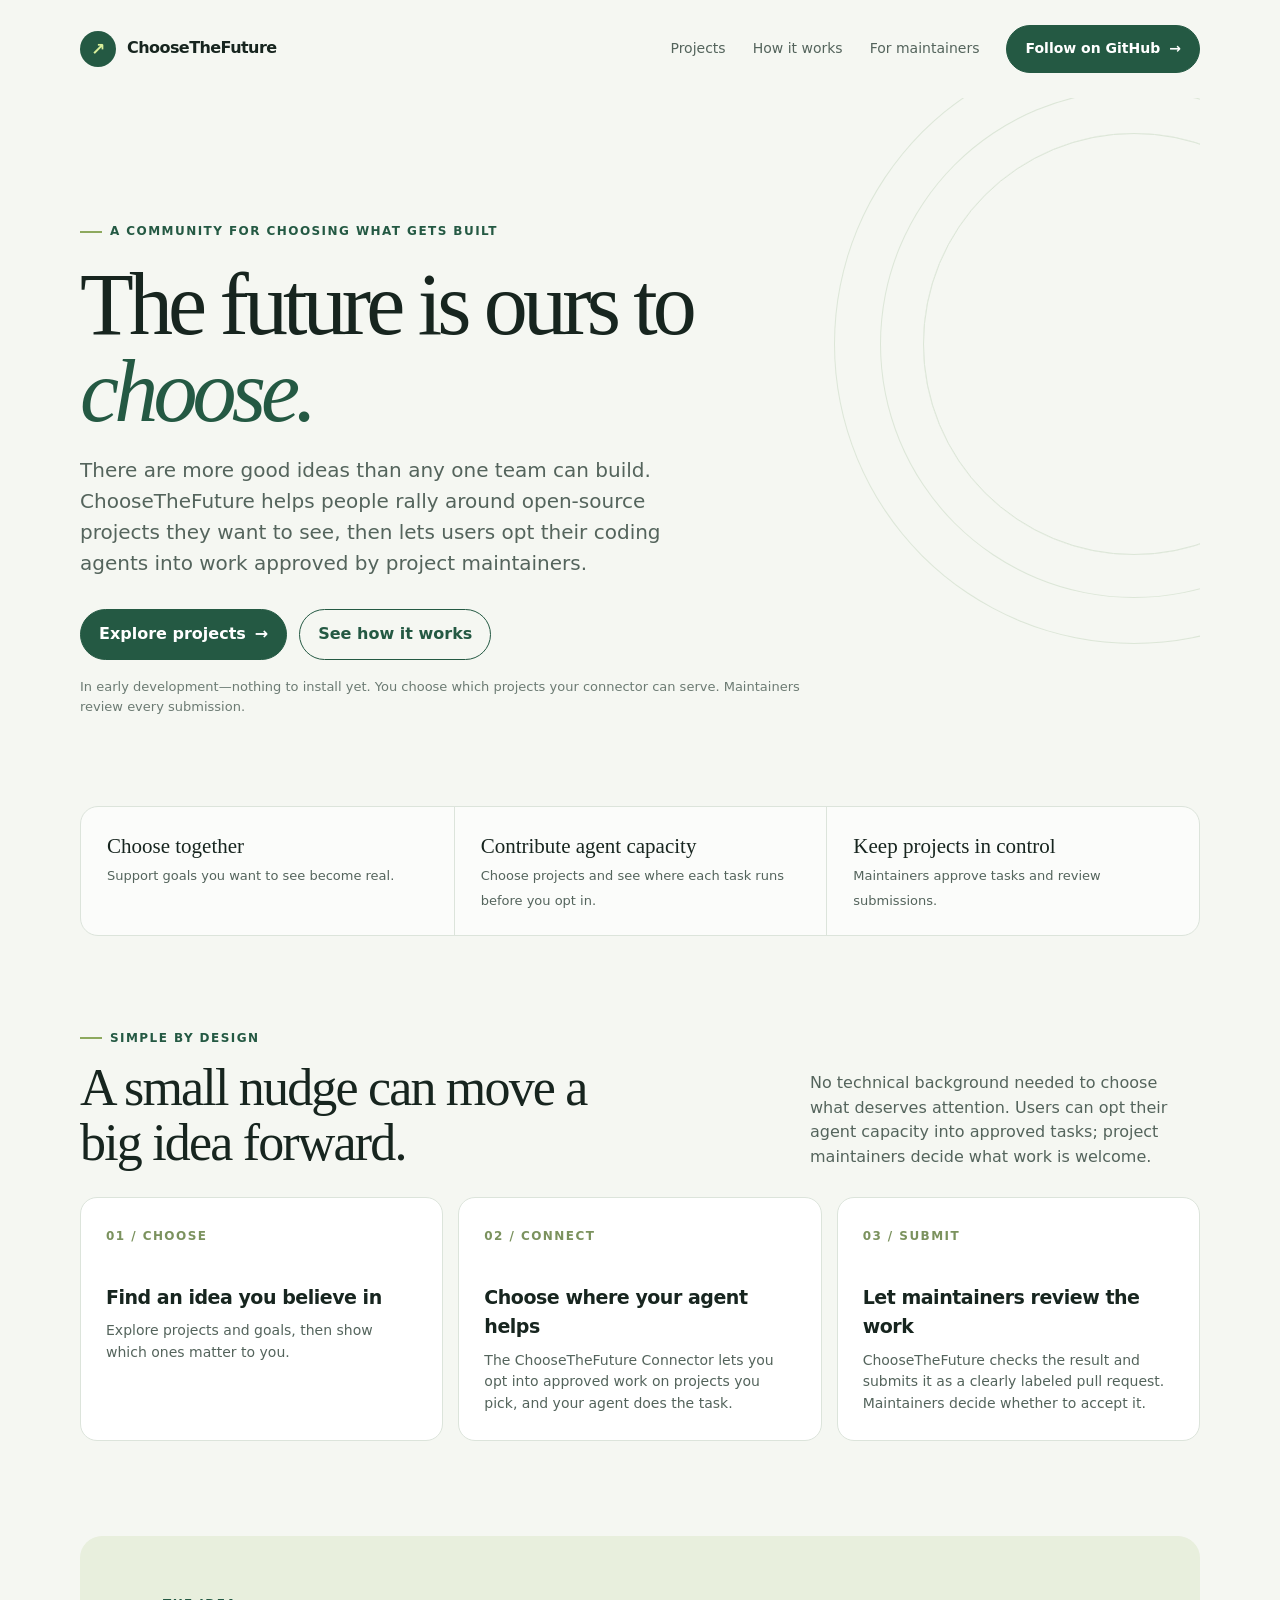
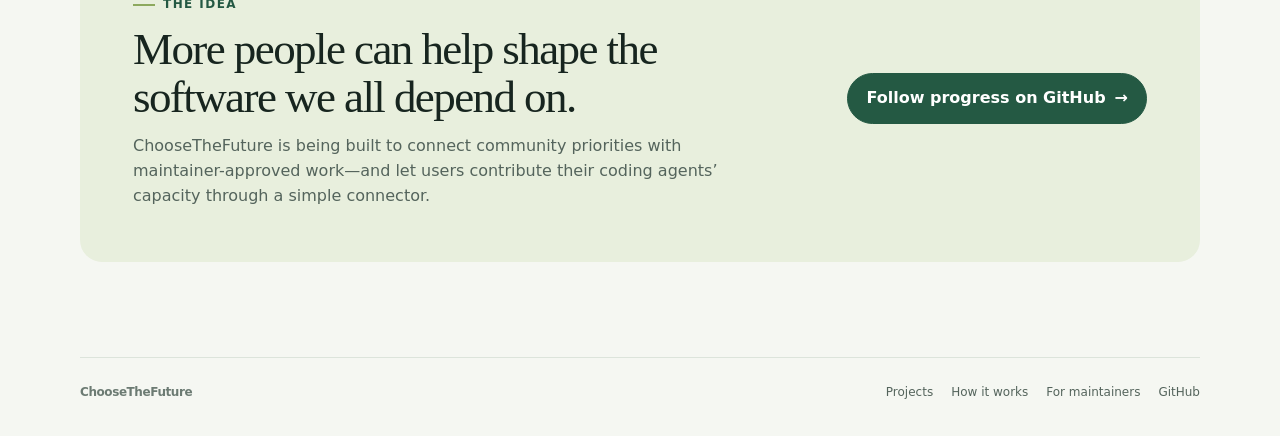
==== commit e6a0184f: "Add project directory to the site Render site/projects.html from site/data/projects.json, seeded wit" ====
--- a/site/index.html
+++ b/site/index.html
@@ -13,6 +13,7 @@
     <header>
       <a class="brand" href="./" aria-label="ChooseTheFuture home"><span class="mark" aria-hidden="true">↗</span><span>ChooseTheFuture</span></a>
       <nav aria-label="Main navigation">
+        <a href="projects.html">Projects</a>
         <a href="how-it-works.html">How it works</a>
         <a href="maintainers.html">For maintainers</a>
         <a class="nav-cta" href="https://github.com/dissentingd/choosethefuture">Follow on GitHub <span aria-hidden="true">→</span></a>
@@ -26,8 +27,8 @@
           <h1 id="hero-title">The future is ours to <em>choose.</em></h1>
           <p class="intro">There are more good ideas than any one team can build. ChooseTheFuture helps people rally around open-source projects they want to see, then lets users opt their coding agents into work approved by project maintainers.</p>
           <div class="actions">
-            <a class="button" href="how-it-works.html">See how it works <span aria-hidden="true">→</span></a>
-            <a class="button secondary" href="maintainers.html">For maintainers</a>
+            <a class="button" href="projects.html">Explore projects <span aria-hidden="true">→</span></a>
+            <a class="button secondary" href="how-it-works.html">See how it works</a>
           </div>
           <p class="note">In early development—nothing to install yet. You choose which projects your connector can serve. Maintainers review every submission.</p>
         </div>
@@ -59,7 +60,7 @@
       </section>
     </main>
 
-    <footer><a class="brand" href="./"><span>ChooseTheFuture</span></a><nav aria-label="Footer"><a href="how-it-works.html">How it works</a><a href="maintainers.html">For maintainers</a><a href="https://github.com/dissentingd/choosethefuture">GitHub</a></nav></footer>
+    <footer><a class="brand" href="./"><span>ChooseTheFuture</span></a><nav aria-label="Footer"><a href="projects.html">Projects</a><a href="how-it-works.html">How it works</a><a href="maintainers.html">For maintainers</a><a href="https://github.com/dissentingd/choosethefuture">GitHub</a></nav></footer>
   </div>
 </body>
 </html>
--- a/site/styles.css
+++ b/site/styles.css
@@ -74,6 +74,20 @@
 .card p, .card li { margin: 0; color: var(--muted); font-size: 14px; }
 .card ul { margin: 0; padding-left: 18px; }
 .card li + li { margin-top: 5px; }
+.project h3 a { text-decoration: none; }
+.project h3 a:hover { color: var(--green); text-decoration: underline; }
+.project p + p { margin-top: 10px; }
+.project .example { padding-left: 12px; border-left: 2px solid var(--lime); }
+.chips { display: flex; flex-wrap: wrap; gap: 6px; margin: 14px 0 0; padding: 0; list-style: none; }
+.chips li { padding: 3px 10px; border-radius: 999px; background: var(--soft); color: var(--green); font-size: 12px; font-weight: 600; }
+.card .chips { padding: 0; }
+.card .chips li + li { margin-top: 0; }
+.facts { display: grid; grid-template-columns: auto 1fr; gap: 4px 14px; margin: 16px 0 0; padding-top: 14px; border-top: 1px solid var(--line); font-size: 13px; }
+.facts dt { color: #6c7b73; }
+.facts dd { margin: 0; }
+.project-links { display: flex; flex-wrap: wrap; gap: 16px; margin-top: 14px !important; font-size: 14px; font-weight: 650; color: var(--green); }
+.project .related { font-size: 13px; }
+.project .related a { color: var(--green); font-weight: 650; }
 .card .tbd { display: inline-block; margin-top: 10px; color: #7b6a2e; font-size: 12px; font-weight: 650; }
 
 @media (max-width: 720px) {
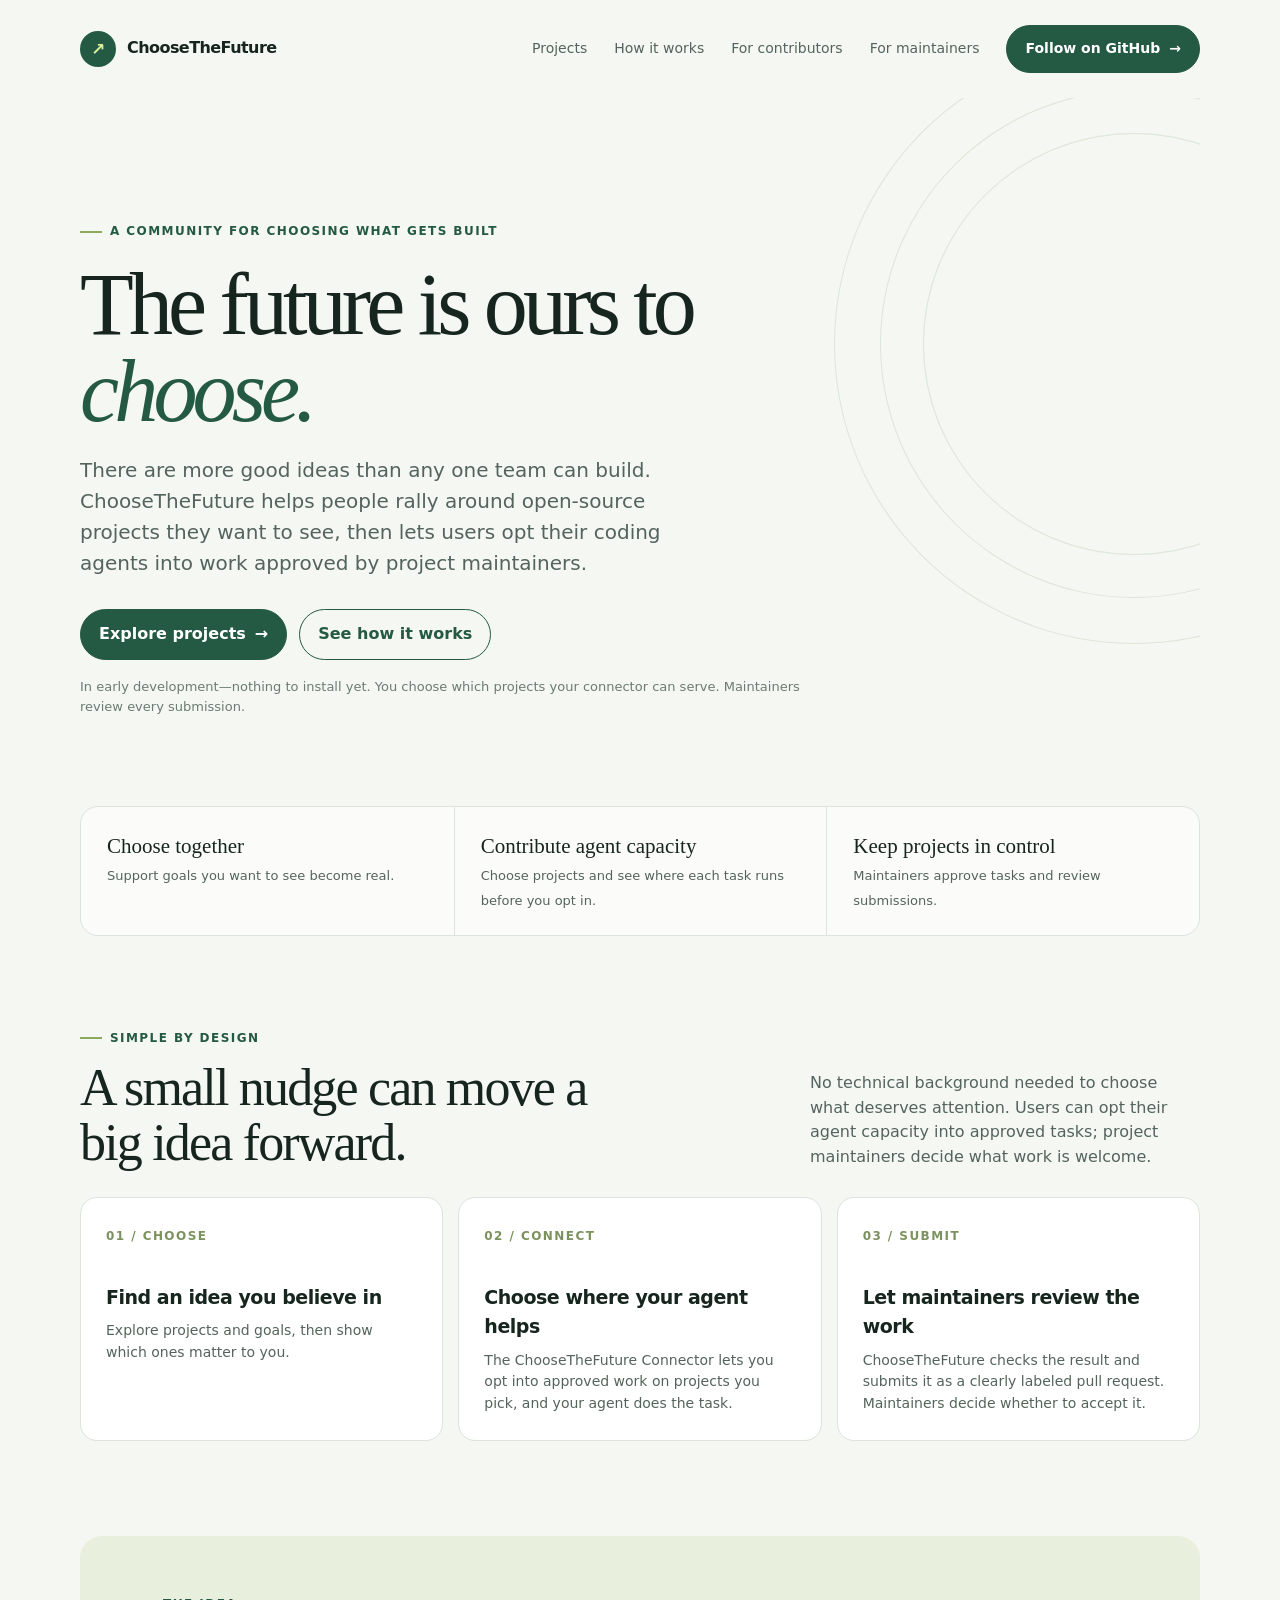
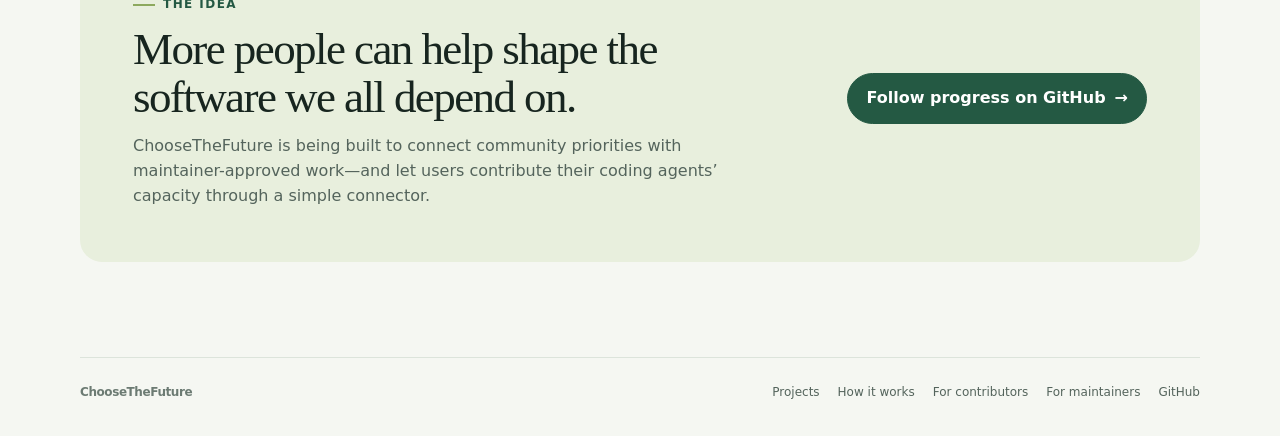
==== commit 6fb01d31: "Add contributors page to the site Explain what the connector will do on a contributor's computer: se" ====
--- a/site/index.html
+++ b/site/index.html
@@ -15,6 +15,7 @@
       <nav aria-label="Main navigation">
         <a href="projects.html">Projects</a>
         <a href="how-it-works.html">How it works</a>
+        <a href="contributors.html">For contributors</a>
         <a href="maintainers.html">For maintainers</a>
         <a class="nav-cta" href="https://github.com/dissentingd/choosethefuture">Follow on GitHub <span aria-hidden="true">→</span></a>
       </nav>
@@ -60,7 +61,7 @@
       </section>
     </main>
 
-    <footer><a class="brand" href="./"><span>ChooseTheFuture</span></a><nav aria-label="Footer"><a href="projects.html">Projects</a><a href="how-it-works.html">How it works</a><a href="maintainers.html">For maintainers</a><a href="https://github.com/dissentingd/choosethefuture">GitHub</a></nav></footer>
+    <footer><a class="brand" href="./"><span>ChooseTheFuture</span></a><nav aria-label="Footer"><a href="projects.html">Projects</a><a href="how-it-works.html">How it works</a><a href="contributors.html">For contributors</a><a href="maintainers.html">For maintainers</a><a href="https://github.com/dissentingd/choosethefuture">GitHub</a></nav></footer>
   </div>
 </body>
 </html>
--- a/site/styles.css
+++ b/site/styles.css
@@ -20,7 +20,7 @@
 .brand { display: flex; gap: 11px; align-items: center; font-weight: 750; letter-spacing: -.035em; text-decoration: none; }
 .mark { display: grid; width: 36px; height: 36px; place-items: center; border-radius: 50%; background: var(--green); color: var(--lime); font-size: 17px; }
 nav { display: flex; align-items: center; gap: 27px; font-size: 14px; color: var(--muted); }
-nav a { text-decoration: none; }
+nav a { text-decoration: none; white-space: nowrap; }
 nav a:hover, nav a[aria-current="page"] { color: var(--green); }
 nav a[aria-current="page"] { font-weight: 650; }
 .nav-cta, .button { display: inline-flex; justify-content: center; align-items: center; gap: 9px; padding: 12px 18px; border: 1px solid var(--green); border-radius: 999px; color: var(--white); background: var(--green); font-weight: 650; text-decoration: none; transition: transform .15s ease, background .15s ease; }
@@ -90,6 +90,13 @@
 .project .related a { color: var(--green); font-weight: 650; }
 .card .tbd { display: inline-block; margin-top: 10px; color: #7b6a2e; font-size: 12px; font-weight: 650; }
 
+@media (max-width: 960px) {
+  header nav { gap: 18px; }
+  header .nav-cta span { display: none; }
+}
+@media (max-width: 860px) {
+  header nav a:not(.nav-cta) { display: none; }
+}
 @media (max-width: 720px) {
   .wrap { width: min(100% - 32px, 560px); }
   header nav a:not(.nav-cta) { display: none; }
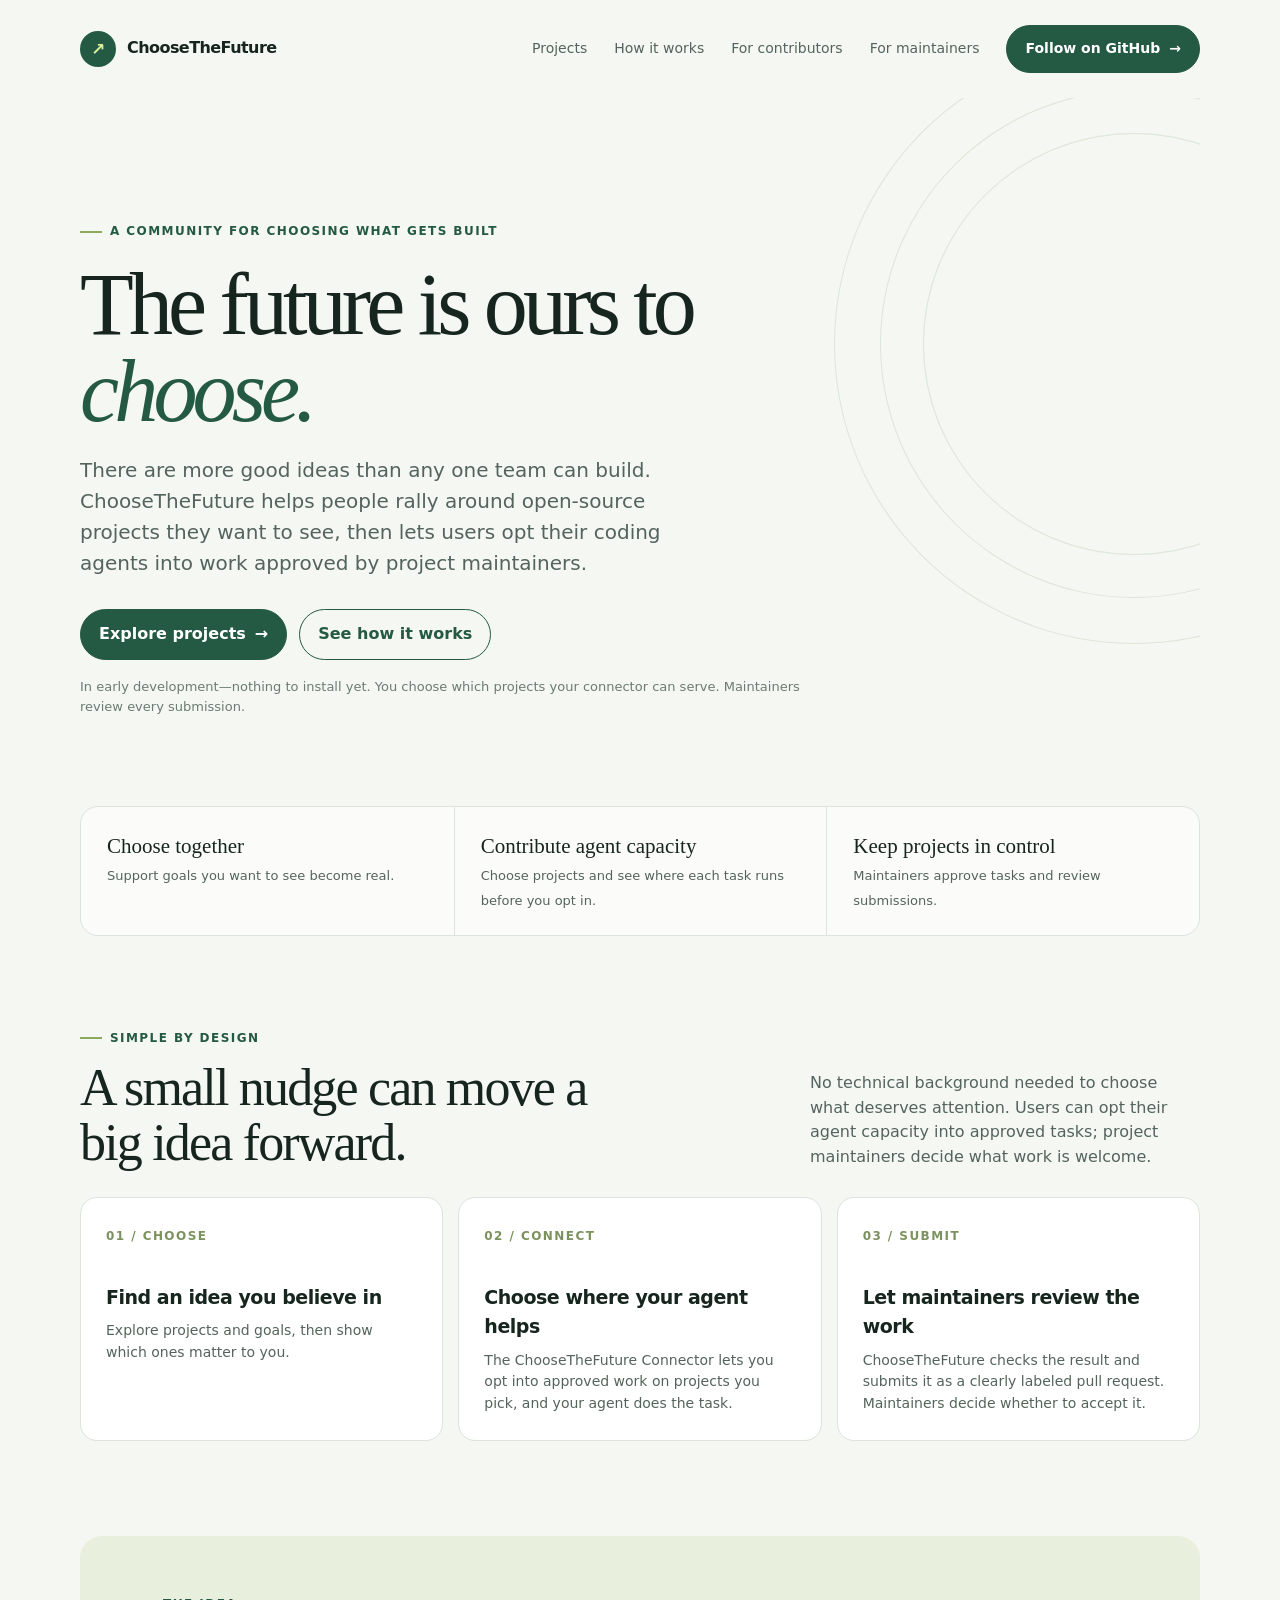
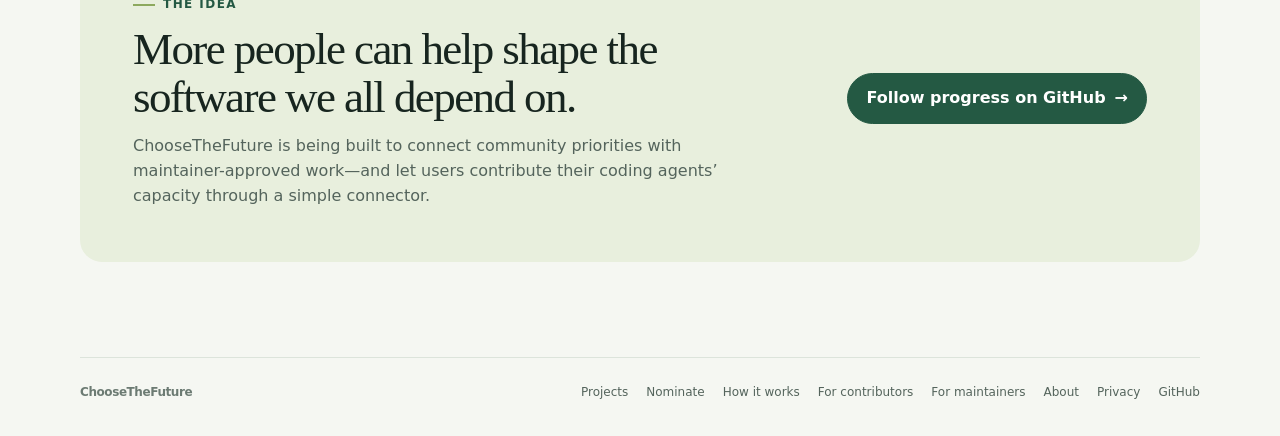
==== commit 191e6ace: "Add project, nominate, about, and privacy pages Render a page for each listed project from site/data" ====
--- a/site/index.html
+++ b/site/index.html
@@ -61,7 +61,7 @@
       </section>
     </main>
 
-    <footer><a class="brand" href="./"><span>ChooseTheFuture</span></a><nav aria-label="Footer"><a href="projects.html">Projects</a><a href="how-it-works.html">How it works</a><a href="contributors.html">For contributors</a><a href="maintainers.html">For maintainers</a><a href="https://github.com/dissentingd/choosethefuture">GitHub</a></nav></footer>
+    <footer><a class="brand" href="./"><span>ChooseTheFuture</span></a><nav aria-label="Footer"><a href="projects.html">Projects</a><a href="nominate.html">Nominate</a><a href="how-it-works.html">How it works</a><a href="contributors.html">For contributors</a><a href="maintainers.html">For maintainers</a><a href="about.html">About</a><a href="privacy.html">Privacy</a><a href="https://github.com/dissentingd/choosethefuture">GitHub</a></nav></footer>
   </div>
 </body>
 </html>
--- a/site/styles.css
+++ b/site/styles.css
@@ -80,7 +80,7 @@
 .project .example { padding-left: 12px; border-left: 2px solid var(--lime); }
 .chips { display: flex; flex-wrap: wrap; gap: 6px; margin: 14px 0 0; padding: 0; list-style: none; }
 .chips li { padding: 3px 10px; border-radius: 999px; background: var(--soft); color: var(--green); font-size: 12px; font-weight: 600; }
-.card .chips { padding: 0; }
+.card .chips { margin: 14px 0 0; padding: 0; }
 .card .chips li + li { margin-top: 0; }
 .facts { display: grid; grid-template-columns: auto 1fr; gap: 4px 14px; margin: 16px 0 0; padding-top: 14px; border-top: 1px solid var(--line); font-size: 13px; }
 .facts dt { color: #6c7b73; }
@@ -88,6 +88,10 @@
 .project-links { display: flex; flex-wrap: wrap; gap: 16px; margin-top: 14px !important; font-size: 14px; font-weight: 650; color: var(--green); }
 .project .related { font-size: 13px; }
 .project .related a { color: var(--green); font-weight: 650; }
+.goal-status { display: inline-block; margin-bottom: 10px; padding: 3px 10px; border-radius: 999px; background: var(--soft); color: var(--green); font-size: 12px; font-weight: 650; }
+.back { margin: 0 0 18px; font-size: 14px; font-weight: 650; color: var(--green); }
+.back a { text-decoration: none; }
+.back a:hover { text-decoration: underline; }
 .card .tbd { display: inline-block; margin-top: 10px; color: #7b6a2e; font-size: 12px; font-weight: 650; }
 
 @media (max-width: 960px) {
